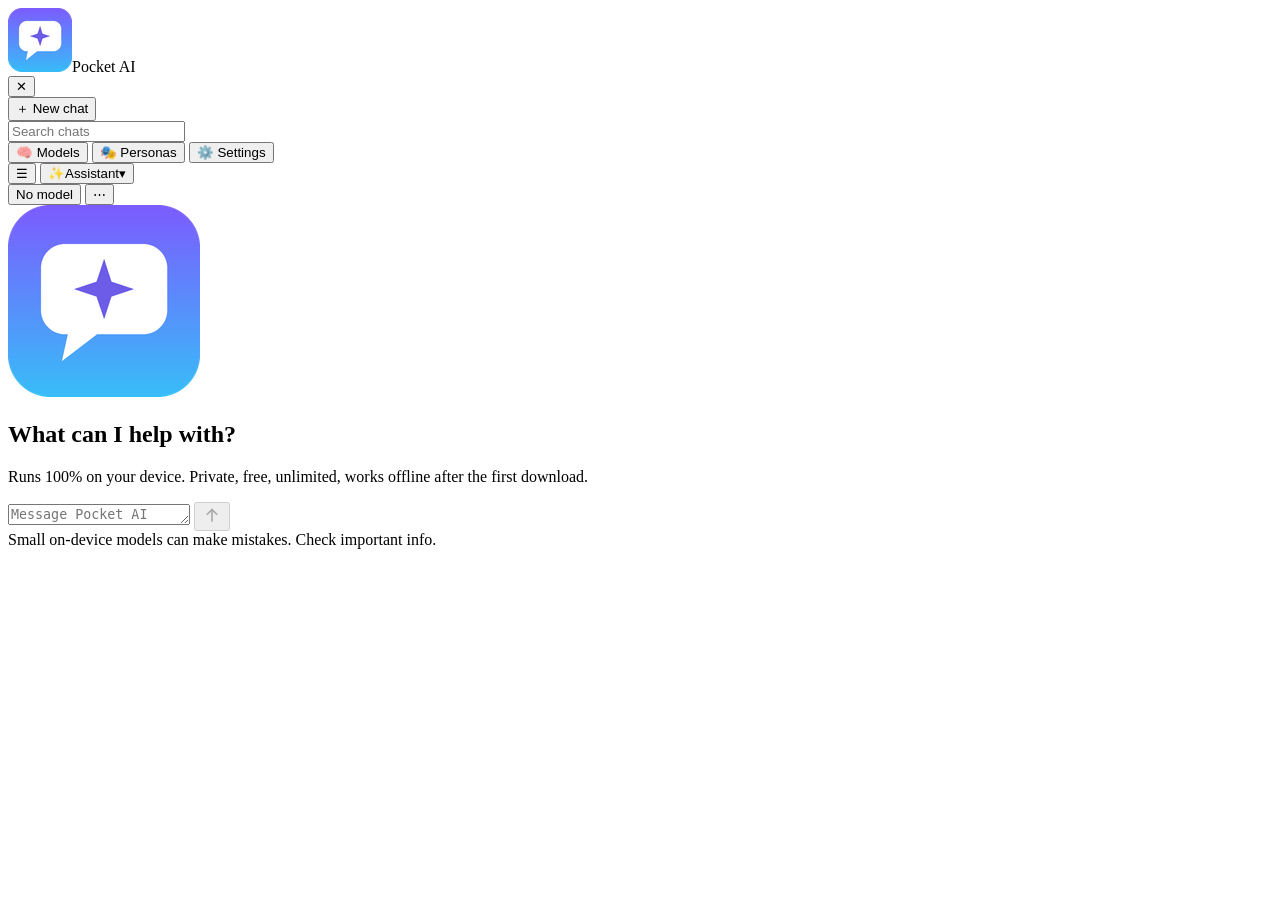
==== index.html @ 10f64f15 "Add PWA manifest, icons and app shell HTML" ====
<!doctype html>
<html lang="en" data-theme="dark">
<head>
<meta charset="utf-8">
<meta name="viewport" content="width=device-width, initial-scale=1, viewport-fit=cover, interactive-widget=resizes-content">
<title>Pocket AI</title>
<meta name="description" content="A private AI chat that runs entirely on your device. No server, no API key.">
<meta name="theme-color" content="#0f1117">
<meta name="apple-mobile-web-app-capable" content="yes">
<meta name="mobile-web-app-capable" content="yes">
<meta name="apple-mobile-web-app-status-bar-style" content="black-translucent">
<meta name="apple-mobile-web-app-title" content="Pocket AI">
<link rel="manifest" href="manifest.webmanifest">
<link rel="icon" href="icons/favicon.png" type="image/png">
<link rel="apple-touch-icon" href="icons/apple-touch-icon.png">
<link rel="stylesheet" href="css/app.css">
<script>
  (function(){try{var s=JSON.parse(localStorage.getItem('pocketai.settings')||'{}');var t=s.theme||'system';if(t==='system')t=matchMedia('(prefers-color-scheme: light)').matches?'light':'dark';document.documentElement.dataset.theme=t;}catch(e){}})();
</script>
</head>
<body>
<div id="app">
  <aside id="sidebar" aria-label="Chats">
    <div class="side-top">
      <div class="brand"><img src="icons/favicon.png" alt=""><span>Pocket AI</span></div>
      <button class="icon-btn only-mobile" id="closeSidebar" aria-label="Close sidebar">✕</button>
    </div>
    <button class="new-chat" id="newChat"><span class="plus">＋</span> New chat</button>
    <div class="search-wrap"><input id="search" type="search" placeholder="Search chats" autocomplete="off" aria-label="Search chats"></div>
    <nav id="chatList" aria-label="Saved chats"></nav>
    <div class="side-bottom">
      <button class="side-btn" id="openModels"><span>🧠</span> Models</button>
      <button class="side-btn" id="openPersonas"><span>🎭</span> Personas</button>
      <button class="side-btn" id="openSettings"><span>⚙️</span> Settings</button>
    </div>
  </aside>
  <div id="scrim" hidden></div>

  <main id="main">
    <header id="topbar">
      <button class="icon-btn" id="openSidebar" aria-label="Open sidebar">☰</button>
      <button id="personaChip" class="chip" title="Change persona"><span id="personaEmoji">✨</span><span id="personaName">Assistant</span><span class="caret">▾</span></button>
      <div class="spacer"></div>
      <button id="modelChip" class="chip model-chip" title="Choose model"><span class="dot" id="modelDot"></span><span id="modelLabel">No model</span></button>
      <button class="icon-btn" id="chatMenuBtn" aria-label="Chat options">⋯</button>
    </header>

    <div id="gpuBanner" class="banner warn" hidden></div>
    <div id="progressBar" class="progress" hidden>
      <div class="progress-info"><span id="progressText">Preparing…</span><span id="progressPct">0%</span></div>
      <div class="progress-track"><div class="progress-fill" id="progressFill"></div></div>
      <div class="progress-sub" id="progressSub">Downloads once, then it's saved on this device and works offline.</div>
    </div>

    <section id="messages" aria-live="polite">
      <div id="empty" class="empty">
        <div class="hero-icon"><img src="icons/icon-192.png" alt=""></div>
        <h1>What can I help with?</h1>
        <p class="sub">Runs 100% on your device. Private, free, unlimited, works offline after the first download.</p>
        <div class="suggestions" id="suggestions"></div>
      </div>
    </section>

    <footer id="composerWrap">
      <form id="composer" autocomplete="off">
        <textarea id="input" rows="1" placeholder="Message Pocket AI" aria-label="Message"></textarea>
        <button type="submit" id="sendBtn" class="send" aria-label="Send" disabled>
          <svg viewBox="0 0 24 24" width="20" height="20"><path fill="currentColor" d="M12 4l7 7-1.4 1.4L13 7.8V20h-2V7.8l-4.6 4.6L5 11z"/></svg>
        </button>
        <button type="button" id="stopBtn" class="send stop" aria-label="Stop" hidden>
          <svg viewBox="0 0 24 24" width="16" height="16"><rect x="5" y="5" width="14" height="14" rx="2" fill="currentColor"/></svg>
        </button>
      </form>
      <div class="foot-note" id="footNote">Small on-device models can make mistakes. Check important info.</div>
    </footer>
  </main>
</div>

<!-- Dialogs -->
<dialog id="modelsDlg" class="sheet">
  <div class="sheet-head"><h2>Choose a model</h2><button class="icon-btn" data-close aria-label="Close">✕</button></div>
  <p class="muted">Models download once and are saved on this device. Bigger = smarter but slower and needs more memory.</p>
  <div id="deviceInfo" class="device-info"></div>
  <div id="modelCards" class="model-cards"></div>
  <div class="sheet-foot">
    <button class="btn danger-outline" id="clearModels">🗑 Clear downloaded models</button>
    <span class="muted small" id="storageInfo"></span>
  </div>
</dialog>

<dialog id="settingsDlg" class="sheet">
  <div class="sheet-head"><h2>Settings</h2><button class="icon-btn" data-close aria-label="Close">✕</button></div>
  <div class="field">
    <label>Theme</label>
    <div class="seg" id="themeSeg">
      <button data-v="system">System</button><button data-v="dark">Dark</button><button data-v="light">Light</button>
    </div>
  </div>
  <div class="field">
    <label for="customInstr">Custom instructions <span class="muted small">(added to every chat's system prompt)</span></label>
    <textarea id="customInstr" rows="3" placeholder="e.g. My name is Luca. Keep answers short. I'm in high school."></textarea>
  </div>
  <div class="field">
    <label for="temp">Creativity (temperature): <b id="tempVal">0.7</b></label>
    <input type="range" id="temp" min="0" max="1.5" step="0.05">
    <div class="range-labels"><span>Precise</span><span>Balanced</span><span>Wild</span></div>
  </div>
  <div class="field">
    <label for="maxTok">Max reply length: <b id="maxTokVal">1024</b> tokens</label>
    <input type="range" id="maxTok" min="128" max="2048" step="64">
  </div>
  <div class="field row">
    <label for="sendEnter">Enter sends message (Shift+Enter for new line)</label>
    <input type="checkbox" id="sendEnter" class="toggle">
  </div>
  <div class="field row">
    <label for="showStats">Show speed (tokens/sec) under replies</label>
    <input type="checkbox" id="showStats" class="toggle">
  </div>
  <div class="field">
    <label>Your data</label>
    <div class="btn-row">
      <button class="btn" id="exportAll">⬇ Export all chats (JSON)</button>
      <button class="btn" id="exportMd">⬇ Export all (Markdown)</button>
      <button class="btn" id="importBtn">⬆ Import chats</button>
      <input type="file" id="importFile" accept="application/json,.json" hidden>
    </div>
    <div class="btn-row">
      <button class="btn danger-outline" id="deleteAll">Delete all chats</button>
    </div>
  </div>
  <div class="about muted small">
    Pocket AI runs open models (Qwen, Llama, SmolLM) in your browser with <a href="https://github.com/mlc-ai/web-llm" target="_blank" rel="noopener">WebLLM</a> + WebGPU. Nothing you type leaves this device. <a href="https://github.com/Kansop/pocket-ai" target="_blank" rel="noopener">Source</a> · <span id="appVersion"></span>
  </div>
</dialog>

<dialog id="personasDlg" class="sheet">
  <div class="sheet-head"><h2>Personas</h2><button class="icon-btn" data-close aria-label="Close">✕</button></div>
  <p class="muted">Pick who the AI acts like in this chat, or make your own.</p>
  <div id="personaList" class="persona-list"></div>
  <details id="personaEditor" class="persona-editor">
    <summary id="personaEditorTitle">＋ Create a persona</summary>
    <div class="field"><label for="pEmoji">Emoji</label><input id="pEmoji" maxlength="4" placeholder="🤖"></div>
    <div class="field"><label for="pName">Name</label><input id="pName" maxlength="40" placeholder="e.g. Gym Coach"></div>
    <div class="field"><label for="pPrompt">System prompt</label><textarea id="pPrompt" rows="5" placeholder="You are a motivating gym coach. Give short, practical workout advice…"></textarea></div>
    <div class="btn-row"><button class="btn primary" id="pSave">Save persona</button><button class="btn" id="pCancel">Cancel</button></div>
  </details>
</dialog>

<dialog id="chatMenu" class="menu">
  <button data-act="rename">✏️ Rename chat</button>
  <button data-act="system">🧾 Edit system prompt for this chat</button>
  <button data-act="exportmd">⬇ Export as Markdown</button>
  <button data-act="exportjson">⬇ Export as JSON</button>
  <button data-act="copy">📋 Copy whole chat</button>
  <button data-act="delete" class="danger">🗑 Delete chat</button>
</dialog>

<dialog id="promptDlg" class="sheet small">
  <div class="sheet-head"><h2 id="promptTitle">Rename</h2><button class="icon-btn" data-close aria-label="Close">✕</button></div>
  <div class="field"><textarea id="promptInput" rows="1"></textarea></div>
  <div class="btn-row end"><button class="btn" data-close>Cancel</button><button class="btn primary" id="promptOk">Save</button></div>
</dialog>

<dialog id="confirmDlg" class="sheet small">
  <h2 id="confirmTitle">Are you sure?</h2>
  <p id="confirmText" class="muted"></p>
  <div class="btn-row end"><button class="btn" data-close>Cancel</button><button class="btn danger" id="confirmOk">Delete</button></div>
</dialog>

<div id="toast" role="status" hidden></div>

<script type="module" src="js/app.js"></script>
</body>
</html>
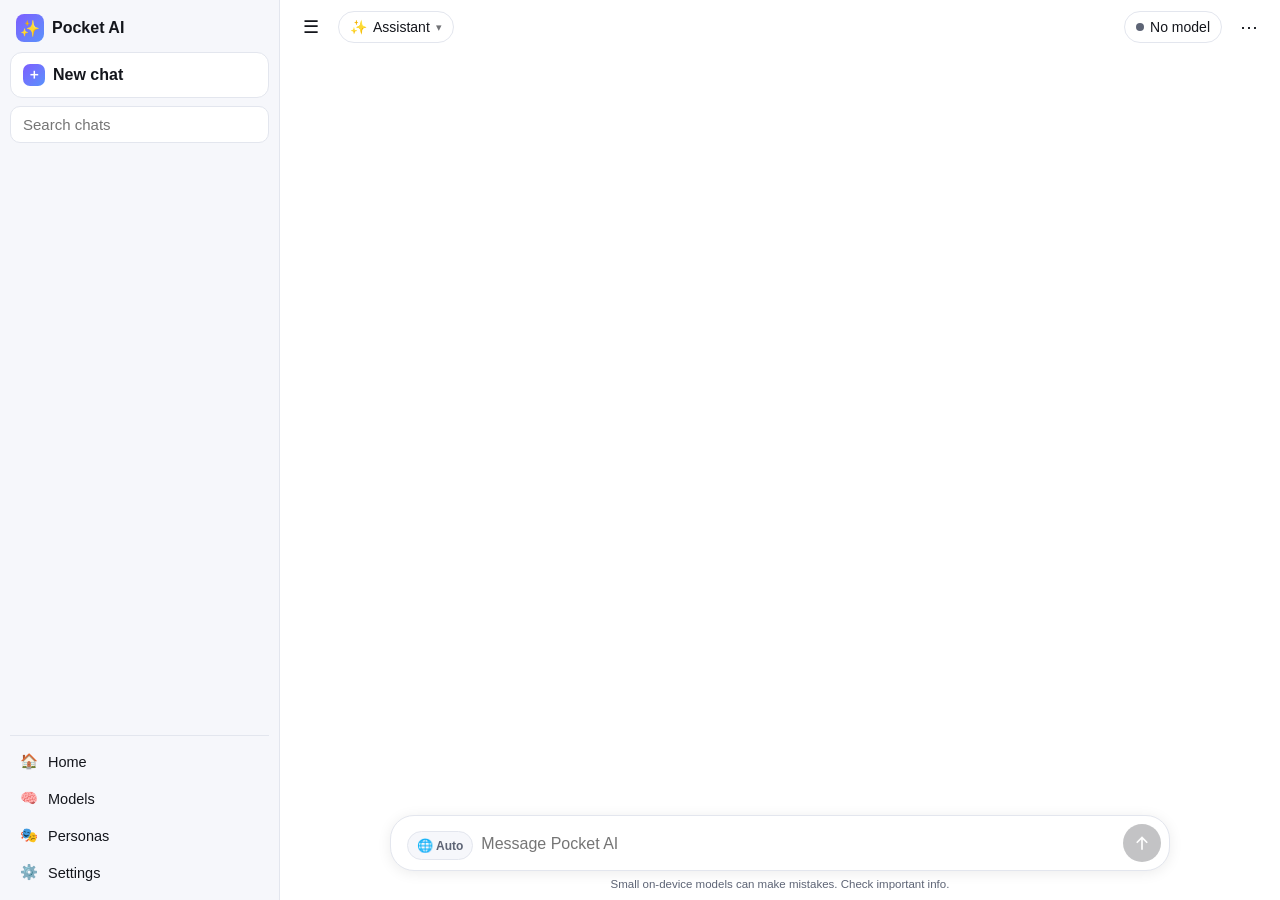
==== commit f2fd654b: "Add home page, settings tabs, memory, search and wallpaper markup + styles" ====
--- a/index.html
+++ b/index.html
@@ -22,13 +22,14 @@
 <div id="app">
   <aside id="sidebar" aria-label="Chats">
     <div class="side-top">
-      <div class="brand"><img src="icons/favicon.png" alt=""><span>Pocket AI</span></div>
+      <div class="brand"><span class="brand-av" id="brandAv">✨</span><span id="brandName">Pocket AI</span></div>
       <button class="icon-btn only-mobile" id="closeSidebar" aria-label="Close sidebar">✕</button>
     </div>
     <button class="new-chat" id="newChat"><span class="plus">＋</span> New chat</button>
     <div class="search-wrap"><input id="search" type="search" placeholder="Search chats" autocomplete="off" aria-label="Search chats"></div>
     <nav id="chatList" aria-label="Saved chats"></nav>
     <div class="side-bottom">
+      <button class="side-btn" id="goHome"><span>🏠</span> Home</button>
       <button class="side-btn" id="openModels"><span>🧠</span> Models</button>
       <button class="side-btn" id="openPersonas"><span>🎭</span> Personas</button>
       <button class="side-btn" id="openSettings"><span>⚙️</span> Settings</button>
@@ -53,16 +54,12 @@
     </div>
 
     <section id="messages" aria-live="polite">
-      <div id="empty" class="empty">
-        <div class="hero-icon"><img src="icons/icon-192.png" alt=""></div>
-        <h1>What can I help with?</h1>
-        <p class="sub">Runs 100% on your device. Private, free, unlimited, works offline after the first download.</p>
-        <div class="suggestions" id="suggestions"></div>
-      </div>
+      <div id="empty" class="home"></div>
     </section>
 
     <footer id="composerWrap">
       <form id="composer" autocomplete="off">
+        <button type="button" id="webBtn" class="web-btn" title="Web search: auto" aria-label="Web search">🌐<span id="webBtnLabel">Auto</span></button>
         <textarea id="input" rows="1" placeholder="Message Pocket AI" aria-label="Message"></textarea>
         <button type="submit" id="sendBtn" class="send" aria-label="Send" disabled>
           <svg viewBox="0 0 24 24" width="20" height="20"><path fill="currentColor" d="M12 4l7 7-1.4 1.4L13 7.8V20h-2V7.8l-4.6 4.6L5 11z"/></svg>
@@ -90,47 +87,115 @@
 
 <dialog id="settingsDlg" class="sheet">
   <div class="sheet-head"><h2>Settings</h2><button class="icon-btn" data-close aria-label="Close">✕</button></div>
-  <div class="field">
-    <label>Theme</label>
-    <div class="seg" id="themeSeg">
-      <button data-v="system">System</button><button data-v="dark">Dark</button><button data-v="light">Light</button>
-    </div>
+  <div class="tabs" id="setTabs">
+    <button data-tab="general" class="on">General</button><button data-tab="me">You &amp; Memory</button><button data-tab="search">Web search</button><button data-tab="look">Look</button><button data-tab="home">Home page</button>
   </div>
-  <div class="field">
-    <label for="customInstr">Custom instructions <span class="muted small">(added to every chat's system prompt)</span></label>
-    <textarea id="customInstr" rows="3" placeholder="e.g. My name is Luca. Keep answers short. I'm in high school."></textarea>
-  </div>
-  <div class="field">
-    <label for="temp">Creativity (temperature): <b id="tempVal">0.7</b></label>
-    <input type="range" id="temp" min="0" max="1.5" step="0.05">
-    <div class="range-labels"><span>Precise</span><span>Balanced</span><span>Wild</span></div>
-  </div>
-  <div class="field">
-    <label for="maxTok">Max reply length: <b id="maxTokVal">1024</b> tokens</label>
-    <input type="range" id="maxTok" min="128" max="2048" step="64">
-  </div>
-  <div class="field row">
-    <label for="sendEnter">Enter sends message (Shift+Enter for new line)</label>
-    <input type="checkbox" id="sendEnter" class="toggle">
-  </div>
-  <div class="field row">
-    <label for="showStats">Show speed (tokens/sec) under replies</label>
-    <input type="checkbox" id="showStats" class="toggle">
-  </div>
-  <div class="field">
-    <label>Your data</label>
-    <div class="btn-row">
-      <button class="btn" id="exportAll">⬇ Export all chats (JSON)</button>
-      <button class="btn" id="exportMd">⬇ Export all (Markdown)</button>
-      <button class="btn" id="importBtn">⬆ Import chats</button>
-      <input type="file" id="importFile" accept="application/json,.json" hidden>
-    </div>
-    <div class="btn-row">
-      <button class="btn danger-outline" id="deleteAll">Delete all chats</button>
-    </div>
-  </div>
+
+  <section data-pane="general">
+    <div class="field">
+      <label for="customInstr">Custom instructions <span class="muted small">(added to every chat)</span></label>
+      <textarea id="customInstr" rows="3" placeholder="e.g. Keep answers short. Explain things simply."></textarea>
+    </div>
+    <div class="field">
+      <label for="temp">Creativity (temperature): <b id="tempVal">0.7</b></label>
+      <input type="range" id="temp" min="0" max="1.5" step="0.05">
+      <div class="range-labels"><span>Precise</span><span>Balanced</span><span>Wild</span></div>
+    </div>
+    <div class="field">
+      <label for="maxTok">Max reply length: <b id="maxTokVal">1024</b> tokens</label>
+      <input type="range" id="maxTok" min="128" max="2048" step="64">
+    </div>
+    <div class="field row"><label for="sendEnter">Enter sends message (Shift+Enter for new line)</label><input type="checkbox" id="sendEnter" class="toggle"></div>
+    <div class="field row"><label for="showStats">Show speed (tokens/sec) under replies</label><input type="checkbox" id="showStats" class="toggle"></div>
+    <div class="field">
+      <label>Your data</label>
+      <div class="btn-row">
+        <button class="btn" id="exportAll">⬇ Export all chats (JSON)</button>
+        <button class="btn" id="exportMd">⬇ Export all (Markdown)</button>
+        <button class="btn" id="importBtn">⬆ Import chats</button>
+        <input type="file" id="importFile" accept="application/json,.json" hidden>
+      </div>
+      <div class="btn-row"><button class="btn danger-outline" id="deleteAll">Delete all chats</button></div>
+    </div>
+  </section>
+
+  <section data-pane="me" hidden>
+    <div class="field two">
+      <div><label for="userName">Your name</label><input id="userName" type="text" maxlength="40" placeholder="e.g. Luca"></div>
+      <div><label for="asstName">Assistant's name</label><input id="asstName" type="text" maxlength="30" placeholder="Pocket AI"></div>
+    </div>
+    <div class="field">
+      <label>Assistant avatar</label>
+      <div class="emoji-pick" id="emojiPick"></div>
+    </div>
+    <div class="field">
+      <label for="aboutMe">About me <span class="muted small">(the AI always knows this)</span></label>
+      <textarea id="aboutMe" rows="3" placeholder="e.g. I'm 15, I live in Michigan, I love basketball and coding."></textarea>
+    </div>
+    <div class="field row"><label for="autoMemory">Auto-remember facts I mention (like "my favorite food is…")</label><input type="checkbox" id="autoMemory" class="toggle"></div>
+    <div class="field">
+      <label>Memories <span class="muted small" id="memCount"></span></label>
+      <p class="muted small" style="margin:0 0 8px">Say <b>"remember that …"</b> or <b>/remember …</b> in any chat to add one, or <b>"forget …"</b> to remove it.</p>
+      <div id="memList" class="mem-list"></div>
+      <div class="mem-add"><input id="memNew" type="text" placeholder="Add a memory, e.g. My sister's name is Ana"><button class="btn primary" id="memAddBtn">Add</button></div>
+      <div class="btn-row"><button class="btn danger-outline" id="memClear">Clear all memories</button></div>
+    </div>
+  </section>
+
+  <section data-pane="search" hidden>
+    <p class="muted">Web search looks things up and gives the AI the results, with sources you can tap. It uses free Wikipedia + DuckDuckGo lookups (no key needed). Everything else stays on your device. Offline, chats work without search.</p>
+    <div class="field">
+      <label>When to search</label>
+      <div class="seg" id="searchSeg"><button data-v="off">Off</button><button data-v="auto">Auto-detect</button><button data-v="always">Every message</button></div>
+      <p class="muted small">Auto-detect searches for things like news, "latest…", "who is…", prices, dates, or when you say "search". Tap 🌐 next to the message box to force it for one message.</p>
+    </div>
+    <div class="field">
+      <label for="tavilyKey">Optional: Tavily API key <span class="muted small">(better, real web + news results)</span></label>
+      <input id="tavilyKey" type="text" autocomplete="off" spellcheck="false" placeholder="tvly-…  (free at tavily.com)">
+      <p class="muted small">Saved only on this device. Sent only to Tavily when searching.</p>
+    </div>
+    <div class="btn-row"><button class="btn" id="testSearch">🔎 Test search</button><span class="muted small" id="testSearchOut"></span></div>
+  </section>
+
+  <section data-pane="look" hidden>
+    <div class="field">
+      <label>Theme</label>
+      <div class="seg" id="themeSeg"><button data-v="system">System</button><button data-v="dark">Dark</button><button data-v="light">Light</button></div>
+    </div>
+    <div class="field">
+      <label>Accent color</label>
+      <div class="swatches" id="accentSw"></div>
+    </div>
+    <div class="field">
+      <label>Wallpaper</label>
+      <div class="walls" id="wallPick"></div>
+      <div class="btn-row"><button class="btn" id="wallUpload">🖼 Upload your own</button><input type="file" id="wallFile" accept="image/*" hidden><button class="btn" id="wallDim">Dim: <b id="wallDimVal">Medium</b></button></div>
+    </div>
+    <div class="field">
+      <label>Chat width</label>
+      <div class="seg" id="widthSeg"><button data-v="normal">Normal</button><button data-v="wide">Wide</button></div>
+    </div>
+  </section>
+
+  <section data-pane="home" hidden>
+    <div class="field row"><label for="homeOnLaunch">Open the home page when the app starts</label><input type="checkbox" id="homeOnLaunch" class="toggle"></div>
+    <div class="field">
+      <label>Layout</label>
+      <div class="seg" id="layoutSeg"><button data-v="centered">Centered</button><button data-v="grid">Dashboard</button><button data-v="minimal">Minimal</button></div>
+    </div>
+    <div class="field">
+      <label>Widgets <span class="muted small">(toggle and reorder)</span></label>
+      <div id="widgetList" class="widget-list"></div>
+    </div>
+    <div class="field">
+      <label>Quick prompts</label>
+      <div id="qpList" class="qp-list"></div>
+      <div class="btn-row"><button class="btn" id="qpAdd">＋ Add prompt</button><button class="btn" id="qpReset">Reset to defaults</button></div>
+    </div>
+  </section>
+
   <div class="about muted small">
-    Pocket AI runs open models (Qwen, Llama, SmolLM) in your browser with <a href="https://github.com/mlc-ai/web-llm" target="_blank" rel="noopener">WebLLM</a> + WebGPU. Nothing you type leaves this device. <a href="https://github.com/Kansop/pocket-ai" target="_blank" rel="noopener">Source</a> · <span id="appVersion"></span>
+    Pocket AI runs open models (Qwen, Llama, SmolLM) in your browser with <a href="https://github.com/mlc-ai/web-llm" target="_blank" rel="noopener">WebLLM</a> + WebGPU. Your chats, memories and settings never leave this device. <a href="https://github.com/Kansop/pocket-ai" target="_blank" rel="noopener">Source</a> · <span id="appVersion"></span>
   </div>
 </dialog>
 
--- a/css/app.css
+++ b/css/app.css
@@ -0,0 +1,365 @@
+:root{
+  --font: -apple-system, BlinkMacSystemFont, "SF Pro Text", "Segoe UI", Inter, Roboto, "Helvetica Neue", Arial, sans-serif;
+  --mono: ui-monospace, "SF Mono", Menlo, Consolas, "Liberation Mono", monospace;
+  --radius: 14px;
+  --side-w: 280px;
+  --accent: #7c5cff;
+  --accent-2: #38bdf8;
+  --grad: linear-gradient(135deg, var(--accent), color-mix(in srgb, var(--accent) 45%, #38bdf8));
+  --danger: #ef4444;
+  --ok: #22c55e;
+  --warn: #f59e0b;
+  --safe-top: env(safe-area-inset-top, 0px);
+  --safe-bottom: env(safe-area-inset-bottom, 0px);
+}
+[data-theme="dark"]{
+  --bg:#0f1117; --bg-2:#151821; --panel:#1a1e29; --panel-2:#222736; --border:#2a3042;
+  --text:#e8eaf0; --muted:#9aa3b5; --user-bubble:#2a2f40; --code-bg:#0b0d12; --code-head:#1b1f2b;
+  --shadow: 0 10px 40px rgba(0,0,0,.45);
+  color-scheme: dark;
+}
+[data-theme="light"]{
+  --bg:#ffffff; --bg-2:#f6f7fb; --panel:#ffffff; --panel-2:#f1f3f8; --border:#e3e6ee;
+  --text:#14161c; --muted:#5d6475; --user-bubble:#eef0f6; --code-bg:#f6f8fa; --code-head:#eaedf3;
+  --shadow: 0 10px 40px rgba(20,22,40,.15);
+  color-scheme: light;
+}
+*{box-sizing:border-box}
+html,body{margin:0;height:100%;background:var(--bg);color:var(--text);font-family:var(--font);-webkit-font-smoothing:antialiased;-webkit-text-size-adjust:100%}
+body{overflow:hidden;overscroll-behavior:none}
+button{font:inherit;color:inherit;cursor:pointer;-webkit-tap-highlight-color:transparent}
+input,textarea,select{font:inherit;color:inherit}
+a{color:var(--accent-2)}
+[hidden]{display:none!important}
+.muted{color:var(--muted)} .small{font-size:12.5px}
+
+#app{display:flex;height:100dvh;width:100%;}
+
+/* Sidebar */
+#sidebar{width:var(--side-w);flex-shrink:0;background:var(--bg-2);border-right:1px solid var(--border);display:flex;flex-direction:column;padding:calc(12px + var(--safe-top)) 10px calc(10px + var(--safe-bottom));gap:8px;z-index:30;transition:transform .25s ease}
+.side-top{display:flex;align-items:center;justify-content:space-between;padding:2px 6px}
+.brand{display:flex;align-items:center;gap:8px;font-weight:700;font-size:16px}
+.brand img{width:26px;height:26px;border-radius:7px}
+.brand-av{width:28px;height:28px;border-radius:8px;background:var(--grad);display:grid;place-items:center;font-size:16px}
+.new-chat{display:flex;align-items:center;gap:8px;padding:11px 12px;border-radius:12px;border:1px solid var(--border);background:var(--panel);font-weight:600;text-align:left}
+.new-chat:hover{background:var(--panel-2)}
+.new-chat .plus{display:inline-grid;place-items:center;width:22px;height:22px;border-radius:7px;background:var(--grad);color:#fff;font-size:14px}
+.search-wrap input{width:100%;padding:9px 12px;border-radius:10px;border:1px solid var(--border);background:var(--panel);outline:none;font-size:15px}
+.search-wrap input:focus{border-color:var(--accent)}
+#chatList{flex:1;overflow-y:auto;margin:0 -4px;padding:0 4px;-webkit-overflow-scrolling:touch}
+.group-label{font-size:11.5px;font-weight:600;color:var(--muted);text-transform:uppercase;letter-spacing:.04em;padding:12px 8px 4px}
+.chat-item{display:flex;align-items:center;gap:6px;padding:9px 8px 9px 10px;border-radius:10px;cursor:pointer;position:relative;user-select:none}
+.chat-item:hover{background:var(--panel)}
+.chat-item.active{background:var(--panel-2)}
+.chat-item .t{flex:1;white-space:nowrap;overflow:hidden;text-overflow:ellipsis;font-size:14.5px}
+.chat-item .e{font-size:14px;opacity:.9}
+.chat-item .acts{display:none;gap:2px}
+.chat-item:hover .acts,.chat-item.active .acts{display:flex}
+.chat-item .acts button{background:none;border:0;padding:3px 5px;border-radius:6px;opacity:.7;font-size:13px}
+.chat-item .acts button:hover{opacity:1;background:var(--border)}
+.chat-item .snip{display:block;font-size:12px;color:var(--muted);white-space:nowrap;overflow:hidden;text-overflow:ellipsis}
+.no-chats{color:var(--muted);font-size:13.5px;padding:14px 10px;text-align:center}
+.side-bottom{display:flex;flex-direction:column;gap:2px;border-top:1px solid var(--border);padding-top:8px}
+.side-btn{display:flex;align-items:center;gap:10px;background:none;border:0;padding:9px 10px;border-radius:10px;text-align:left;font-size:14.5px}
+.side-btn:hover{background:var(--panel)}
+#scrim{position:fixed;inset:0;background:rgba(0,0,0,.45);z-index:25;backdrop-filter:blur(2px)}
+
+/* Main */
+#main{flex:1;display:flex;flex-direction:column;min-width:0;position:relative}
+#topbar{display:flex;align-items:center;gap:8px;padding:calc(8px + var(--safe-top)) 12px 8px;border-bottom:1px solid transparent;background:var(--bg);z-index:5}
+#topbar .spacer{flex:1}
+.icon-btn{background:none;border:0;width:38px;height:38px;border-radius:10px;display:inline-grid;place-items:center;font-size:18px;flex-shrink:0}
+.icon-btn:hover{background:var(--panel-2)}
+.chip{display:inline-flex;align-items:center;gap:6px;border:1px solid var(--border);background:var(--panel);padding:7px 11px;border-radius:999px;font-size:14px;max-width:46vw;white-space:nowrap}
+.chip span{overflow:hidden;text-overflow:ellipsis}
+.chip:hover{background:var(--panel-2)}
+.chip .caret{opacity:.6;font-size:11px}
+.model-chip .dot{width:8px;height:8px;border-radius:50%;background:var(--muted);flex-shrink:0}
+.model-chip .dot.ready{background:var(--ok);box-shadow:0 0 0 3px rgba(34,197,94,.18)}
+.model-chip .dot.loading{background:var(--warn);animation:pulse 1s infinite}
+.model-chip .dot.cached{background:var(--accent-2)}
+@keyframes pulse{50%{opacity:.35}}
+.only-mobile{display:none}
+
+.banner{margin:8px 14px 0;padding:12px 14px;border-radius:12px;font-size:14px;line-height:1.45}
+.banner.warn{background:rgba(245,158,11,.12);border:1px solid rgba(245,158,11,.35)}
+.banner b{display:block;margin-bottom:4px;font-size:15px}
+.banner{position:relative}
+.banner .banner-x{position:absolute;top:6px;right:6px;background:none;border:0;font-size:15px;padding:6px 9px;border-radius:8px;opacity:.7}
+.banner .banner-x:hover{opacity:1;background:rgba(0,0,0,.08)}
+.banner.compact{padding:9px 40px 9px 14px;cursor:pointer}
+.banner.compact b{margin:0;font-size:14px}
+.banner ol{margin:6px 0 0;padding-left:20px}
+
+.progress{margin:8px 14px 0;padding:12px 14px;border-radius:12px;background:var(--panel);border:1px solid var(--border)}
+.progress-info{display:flex;justify-content:space-between;gap:10px;font-size:14px;font-weight:600}
+.progress-info span:first-child{overflow:hidden;text-overflow:ellipsis;white-space:nowrap}
+.progress-track{height:8px;background:var(--panel-2);border-radius:99px;overflow:hidden;margin:8px 0 6px}
+.progress-fill{height:100%;width:0;background:var(--grad);border-radius:99px;transition:width .3s}
+.progress-sub{font-size:12.5px;color:var(--muted)}
+
+#messages{flex:1;overflow-y:auto;-webkit-overflow-scrolling:touch;padding:12px 0 24px;scroll-behavior:auto}
+.msg-row{max-width:780px;margin:0 auto;padding:10px 18px;display:flex;gap:12px}
+.msg-row.user{justify-content:flex-end}
+.avatar{width:30px;height:30px;border-radius:50%;flex-shrink:0;display:grid;place-items:center;font-size:16px;background:var(--panel-2);margin-top:2px}
+.msg-row.assistant .avatar{background:var(--grad)}
+.bubble{min-width:0;line-height:1.6;font-size:16px;word-wrap:break-word;overflow-wrap:anywhere}
+.msg-row.user .bubble{background:var(--user-bubble);padding:10px 15px;border-radius:20px 20px 6px 20px;max-width:85%;white-space:pre-wrap}
+.msg-row.assistant .content{flex:1;min-width:0}
+.msg-row.assistant .bubble{padding-top:3px}
+.bubble p{margin:0 0 .8em} .bubble p:last-child{margin-bottom:0}
+.bubble h1,.bubble h2,.bubble h3,.bubble h4{margin:1em 0 .5em;line-height:1.3}
+.bubble h1{font-size:1.35em}.bubble h2{font-size:1.22em}.bubble h3{font-size:1.1em}.bubble h4{font-size:1em}
+.bubble ul,.bubble ol{margin:.2em 0 .8em;padding-left:1.4em}
+.bubble li{margin:.25em 0}
+.bubble blockquote{margin:.6em 0;padding:.2em 0 .2em 1em;border-left:3px solid var(--accent);color:var(--muted)}
+.bubble hr{border:0;border-top:1px solid var(--border);margin:1em 0}
+.bubble a{word-break:break-all}
+.bubble code{font-family:var(--mono);font-size:.88em;background:var(--panel-2);padding:.12em .38em;border-radius:6px}
+.bubble table{border-collapse:collapse;margin:.6em 0;display:block;overflow-x:auto;max-width:100%;font-size:.94em}
+.bubble th,.bubble td{border:1px solid var(--border);padding:6px 10px;text-align:left}
+.bubble th{background:var(--panel-2)}
+.code-block{margin:.7em 0;border-radius:12px;overflow:hidden;border:1px solid var(--border);background:var(--code-bg)}
+.code-head{display:flex;justify-content:space-between;align-items:center;padding:6px 8px 6px 14px;background:var(--code-head);font-size:12.5px;color:var(--muted);font-family:var(--mono)}
+.code-head button{background:none;border:0;color:var(--muted);font-size:12.5px;padding:4px 8px;border-radius:6px;font-family:var(--font)}
+.code-head button:hover{background:var(--border);color:var(--text)}
+.code-block pre{margin:0;padding:12px 14px;overflow-x:auto;font-size:13.5px;line-height:1.5}
+.code-block pre code{background:none;padding:0;font-size:inherit;white-space:pre}
+.tok-k{color:#c792ea}.tok-s{color:#c3e88d}.tok-c{color:#7f8c98;font-style:italic}.tok-n{color:#f78c6c}.tok-f{color:#82aaff}
+[data-theme="light"] .tok-k{color:#8b2bb9}[data-theme="light"] .tok-s{color:#2f7d32}[data-theme="light"] .tok-c{color:#6a737d}[data-theme="light"] .tok-n{color:#c4501b}[data-theme="light"] .tok-f{color:#1f5fbf}
+.msg-actions{display:flex;gap:2px;margin-top:6px;opacity:.75;flex-wrap:wrap;align-items:center}
+.msg-actions button{background:none;border:0;padding:5px 7px;border-radius:8px;font-size:13px;color:var(--muted)}
+.msg-actions button:hover{background:var(--panel-2);color:var(--text)}
+.msg-actions .stats{font-size:12px;color:var(--muted);margin-left:6px}
+.msg-row.user .msg-actions{justify-content:flex-end}
+.user-wrap{display:flex;flex-direction:column;align-items:flex-end;max-width:85%}
+.user-wrap .bubble{max-width:100%!important}
+.cursor::after{content:"";display:inline-block;width:.55em;height:1.05em;background:var(--text);vertical-align:text-bottom;margin-left:2px;border-radius:2px;animation:blink 1s steps(2) infinite}
+@keyframes blink{50%{opacity:0}}
+.thinking{display:inline-flex;gap:5px;padding:8px 0}
+.thinking i{width:8px;height:8px;border-radius:50%;background:var(--muted);animation:bounce 1.2s infinite}
+.thinking i:nth-child(2){animation-delay:.15s}.thinking i:nth-child(3){animation-delay:.3s}
+@keyframes bounce{0%,80%,100%{transform:scale(.6);opacity:.4}40%{transform:scale(1);opacity:1}}
+.err-note{color:var(--danger);font-size:14px}
+
+.empty{max-width:720px;margin:0 auto;padding:8vh 20px 20px;text-align:center}
+.hero-icon img{width:64px;height:64px;border-radius:18px;box-shadow:var(--shadow)}
+.empty h1{font-size:clamp(24px,5vw,32px);margin:18px 0 8px;letter-spacing:-.01em}
+.empty .sub{color:var(--muted);margin:0 auto 26px;max-width:460px;line-height:1.5}
+.suggestions{display:grid;grid-template-columns:repeat(2,1fr);gap:10px;text-align:left}
+.suggestions button{text-align:left;background:var(--panel);border:1px solid var(--border);border-radius:14px;padding:12px 14px;font-size:14px;line-height:1.35}
+.suggestions button b{display:block;font-weight:600;margin-bottom:2px}
+.suggestions button span{color:var(--muted)}
+.suggestions button:hover{background:var(--panel-2)}
+
+#composerWrap{padding:6px 14px calc(10px + var(--safe-bottom));background:linear-gradient(to top,var(--bg) 70%,transparent)}
+#composer{max-width:780px;margin:0 auto;display:flex;align-items:flex-end;gap:8px;background:var(--panel);border:1px solid var(--border);border-radius:24px;padding:8px 8px 8px 16px;box-shadow:0 2px 14px rgba(0,0,0,.08)}
+#composer:focus-within{border-color:var(--accent)}
+#input{flex:1;border:0;background:transparent;resize:none;outline:none;font-size:16px;line-height:1.45;max-height:200px;padding:7px 0}
+.send{width:38px;height:38px;border-radius:50%;border:0;background:var(--text);color:var(--bg);display:grid;place-items:center;flex-shrink:0;transition:opacity .15s,transform .1s}
+.send:disabled{opacity:.25;cursor:default}
+.send:not(:disabled):active{transform:scale(.92)}
+.send.stop{background:var(--text)}
+.foot-note{text-align:center;font-size:11.5px;color:var(--muted);margin-top:7px}
+
+/* Dialogs */
+dialog{border:0;padding:0;color:var(--text);background:transparent}
+dialog::backdrop{background:rgba(0,0,0,.5);backdrop-filter:blur(3px)}
+.sheet{background:var(--panel);border:1px solid var(--border);border-radius:20px;width:min(620px,94vw);max-height:88dvh;overflow-y:auto;padding:18px 20px 20px;box-shadow:var(--shadow)}
+.sheet.small{width:min(440px,92vw)}
+.sheet h2{margin:0;font-size:19px}
+.sheet-head{display:flex;justify-content:space-between;align-items:center;margin-bottom:6px;position:sticky;top:-18px;background:var(--panel);padding:4px 0;z-index:1}
+.sheet-foot{display:flex;align-items:center;gap:12px;flex-wrap:wrap;margin-top:14px;padding-top:14px;border-top:1px solid var(--border)}
+.field{margin:16px 0}
+.field>label{display:block;font-weight:600;font-size:14px;margin-bottom:7px}
+.field.row{display:flex;align-items:center;justify-content:space-between;gap:16px}
+.field.row label{margin:0;font-weight:500}
+.field input:not([type]),.field input[type=text],.field textarea,#pEmoji,#pName{width:100%;padding:10px 12px;border-radius:10px;border:1px solid var(--border);background:var(--bg-2);outline:none;font-size:15px;resize:vertical}
+.field textarea:focus,.field input:focus{border-color:var(--accent)}
+input[type=range]{width:100%;accent-color:var(--accent)}
+.range-labels{display:flex;justify-content:space-between;font-size:12px;color:var(--muted)}
+.seg{display:inline-flex;background:var(--bg-2);border:1px solid var(--border);border-radius:10px;padding:3px}
+.seg button{border:0;background:none;padding:7px 14px;border-radius:8px;font-size:14px}
+.seg button.on{background:var(--panel-2);box-shadow:0 1px 3px rgba(0,0,0,.15);font-weight:600}
+.toggle{appearance:none;-webkit-appearance:none;width:46px;height:28px;border-radius:99px;background:var(--border);position:relative;cursor:pointer;flex-shrink:0;transition:background .2s}
+.toggle::after{content:"";position:absolute;top:3px;left:3px;width:22px;height:22px;border-radius:50%;background:#fff;transition:transform .2s;box-shadow:0 1px 3px rgba(0,0,0,.3)}
+.toggle:checked{background:var(--ok)} .toggle:checked::after{transform:translateX(18px)}
+.btn{border:1px solid var(--border);background:var(--bg-2);padding:9px 14px;border-radius:10px;font-size:14px;font-weight:500}
+.btn:hover{background:var(--panel-2)}
+.btn.primary{background:var(--grad);border-color:transparent;color:#fff}
+.btn.danger{background:var(--danger);border-color:transparent;color:#fff}
+.btn.danger-outline{color:var(--danger);border-color:rgba(239,68,68,.4);background:transparent}
+.btn:disabled{opacity:.5;cursor:default}
+.btn-row{display:flex;flex-wrap:wrap;gap:8px;margin-top:8px}
+.btn-row.end{justify-content:flex-end}
+.about{margin-top:18px;line-height:1.5}
+
+.device-info{font-size:13px;padding:10px 12px;border-radius:10px;background:var(--bg-2);border:1px solid var(--border);margin:10px 0;line-height:1.45}
+.model-cards{display:flex;flex-direction:column;gap:10px}
+.model-card{border:1px solid var(--border);border-radius:14px;padding:14px;background:var(--bg-2);position:relative}
+.model-card.active{border-color:var(--accent);box-shadow:0 0 0 1px var(--accent) inset}
+.model-card .mc-top{display:flex;align-items:center;gap:8px;flex-wrap:wrap}
+.model-card .mc-name{font-weight:700;font-size:15.5px}
+.badge{font-size:11.5px;font-weight:600;padding:2px 8px;border-radius:99px;background:var(--panel-2);color:var(--muted);white-space:nowrap}
+.badge.rec{background:rgba(34,197,94,.15);color:var(--ok)}
+.badge.def{background:rgba(124,92,255,.16);color:var(--accent)}
+.badge.cached{background:rgba(56,189,248,.15);color:var(--accent-2)}
+.badge.big{background:rgba(245,158,11,.15);color:var(--warn)}
+.model-card .mc-desc{font-size:13.5px;color:var(--muted);margin:6px 0 8px;line-height:1.45}
+.model-card .mc-meta{display:flex;gap:14px;flex-wrap:wrap;font-size:12.5px;color:var(--muted)}
+.model-card .mc-meta b{color:var(--text);font-weight:600}
+.model-card .mc-warn{font-size:12.5px;margin-top:8px;color:var(--warn);line-height:1.4}
+.model-card .mc-actions{display:flex;gap:8px;margin-top:10px;flex-wrap:wrap}
+.meter{display:inline-flex;gap:2px;vertical-align:middle}
+.meter i{width:6px;height:10px;border-radius:2px;background:var(--border)}
+.meter i.on{background:var(--accent)}
+
+.persona-list{display:grid;grid-template-columns:repeat(auto-fill,minmax(170px,1fr));gap:8px;margin:12px 0}
+.persona{border:1px solid var(--border);border-radius:12px;padding:11px 12px;background:var(--bg-2);text-align:left;position:relative}
+.persona.on{border-color:var(--accent);box-shadow:0 0 0 1px var(--accent) inset}
+.persona .pe{font-size:22px}
+.persona .pn{font-weight:600;font-size:14.5px;margin-top:4px}
+.persona .pd{font-size:12.5px;color:var(--muted);margin-top:2px;display:-webkit-box;-webkit-line-clamp:2;-webkit-box-orient:vertical;overflow:hidden}
+.persona .pact{position:absolute;top:6px;right:6px;display:flex;gap:2px}
+.persona .pact span{padding:2px 5px;border-radius:6px;font-size:12px;opacity:.65}
+.persona .pact span:hover{opacity:1;background:var(--border)}
+.persona-editor{border:1px dashed var(--border);border-radius:12px;padding:10px 14px}
+.persona-editor summary{cursor:pointer;font-weight:600;padding:4px 0}
+
+.menu{background:var(--panel);border:1px solid var(--border);border-radius:14px;padding:6px;box-shadow:var(--shadow);min-width:240px;margin:0;position:fixed}
+.menu button{display:block;width:100%;text-align:left;background:none;border:0;padding:10px 12px;border-radius:9px;font-size:14.5px}
+.menu button:hover{background:var(--panel-2)}
+.menu .danger{color:var(--danger)}
+.menu::backdrop{background:transparent;backdrop-filter:none}
+
+#toast{position:fixed;left:50%;bottom:calc(96px + var(--safe-bottom));transform:translateX(-50%);background:var(--text);color:var(--bg);padding:10px 16px;border-radius:12px;font-size:14px;z-index:100;box-shadow:var(--shadow);max-width:90vw;text-align:center}
+
+/* Mobile */
+@media (max-width: 820px){
+  #sidebar{position:fixed;top:0;bottom:0;left:0;transform:translateX(-102%);width:min(86vw,320px);box-shadow:var(--shadow)}
+  body.side-open #sidebar{transform:none}
+  .only-mobile{display:inline-grid}
+  .chat-item .acts{display:flex}
+  .suggestions{grid-template-columns:1fr 1fr}
+  .suggestions button:nth-child(n+5){display:none}
+  .msg-row{padding:8px 14px}
+  .bubble{font-size:16px}
+  .empty{padding-top:5vh}
+  .sheet{width:100vw;max-width:100vw;border-radius:20px 20px 0 0;margin:auto 0 0;max-height:92dvh;padding-bottom:calc(20px + var(--safe-bottom))}
+  .sheet.small{width:100vw;margin:auto 0 0}
+}
+@media (min-width: 821px){
+  body.side-collapsed #sidebar{display:none}
+}
+@media (max-width: 420px){
+  .chip{max-width:38vw;padding:7px 9px;font-size:13.5px}
+  .suggestions button{padding:10px 12px;font-size:13px}
+}
+
+/* ---------- Wallpaper ---------- */
+#main{background:var(--bg)}
+body.has-wall #main{background:var(--wall) center/cover no-repeat, var(--bg)}
+body.has-wall #main::before{content:"";position:absolute;inset:0;background:var(--bg);opacity:var(--wall-dim,.45);pointer-events:none;z-index:0}
+#main>*{position:relative;z-index:1}
+body.has-wall #topbar{background:color-mix(in srgb, var(--bg) 55%, transparent);backdrop-filter:blur(14px);-webkit-backdrop-filter:blur(14px)}
+body.has-wall #composerWrap{background:transparent}
+body.has-wall .msg-row.assistant .content{background:color-mix(in srgb, var(--panel) 82%, transparent);backdrop-filter:blur(10px);-webkit-backdrop-filter:blur(10px);padding:10px 14px;border-radius:16px}
+body.has-wall .msg-row.user .bubble{backdrop-filter:blur(10px)}
+body.chat-wide .msg-row,body.chat-wide #composer{max-width:1040px}
+
+/* ---------- Web search UI ---------- */
+.web-btn{display:inline-flex;align-items:center;gap:3px;border:1px solid var(--border);background:var(--bg-2);border-radius:99px;padding:6px 9px;font-size:13px;flex-shrink:0;margin-bottom:2px;color:var(--muted)}
+.web-btn span{font-size:12px;font-weight:600}
+.web-btn.on{background:color-mix(in srgb, var(--accent) 18%, transparent);border-color:var(--accent);color:var(--accent)}
+.web-btn.off{opacity:.6}
+.sources{display:flex;flex-wrap:wrap;gap:6px;margin-top:10px}
+.sources .src-label{font-size:12px;color:var(--muted);width:100%}
+.sources a{display:inline-flex;align-items:center;gap:6px;max-width:260px;font-size:12.5px;padding:5px 10px;border-radius:99px;border:1px solid var(--border);background:var(--panel-2);color:var(--text);text-decoration:none;white-space:nowrap;overflow:hidden;text-overflow:ellipsis}
+.sources a b{color:var(--accent)}
+.sources a:hover{border-color:var(--accent)}
+.search-status{font-size:13.5px;color:var(--muted);display:flex;align-items:center;gap:8px;margin-bottom:6px}
+.memory-note{font-size:12.5px;color:var(--muted);margin-top:6px}
+
+/* ---------- Settings tabs & controls ---------- */
+.tabs{display:flex;gap:4px;overflow-x:auto;border-bottom:1px solid var(--border);margin:6px -4px 4px;padding:0 4px;scrollbar-width:none}
+.tabs::-webkit-scrollbar{display:none}
+.tabs button{background:none;border:0;border-bottom:2px solid transparent;padding:9px 10px;font-size:14px;white-space:nowrap;color:var(--muted)}
+.tabs button.on{color:var(--text);border-bottom-color:var(--accent);font-weight:600}
+.field.two{display:grid;grid-template-columns:1fr 1fr;gap:12px}
+.field.two label{display:block;font-weight:600;font-size:14px;margin-bottom:7px}
+.field input[type=text]{width:100%}
+.emoji-pick{display:flex;flex-wrap:wrap;gap:6px}
+.emoji-pick button{width:40px;height:40px;border-radius:12px;border:1px solid var(--border);background:var(--bg-2);font-size:20px}
+.emoji-pick button.on{border-color:var(--accent);box-shadow:0 0 0 2px var(--accent) inset}
+.emoji-pick input{width:64px!important;height:40px;text-align:center;font-size:18px}
+.mem-list{display:flex;flex-direction:column;gap:6px;max-height:260px;overflow-y:auto}
+.mem{display:flex;align-items:center;gap:8px;padding:8px 10px;border:1px solid var(--border);border-radius:10px;background:var(--bg-2);font-size:14px}
+.mem .mt{flex:1;min-width:0;overflow-wrap:anywhere;outline:none}
+.mem .mt:focus{box-shadow:0 0 0 2px var(--accent);border-radius:4px}
+.mem .auto{font-size:10.5px;color:var(--muted);border:1px solid var(--border);border-radius:99px;padding:1px 6px;white-space:nowrap}
+.mem button{background:none;border:0;opacity:.6;padding:3px 6px;border-radius:6px}
+.mem button:hover{opacity:1;background:var(--border)}
+.mem-empty{color:var(--muted);font-size:13.5px;padding:8px 2px}
+.mem-add{display:flex;gap:8px;margin-top:8px}
+.mem-add input{flex:1;padding:10px 12px;border-radius:10px;border:1px solid var(--border);background:var(--bg-2);outline:none;font-size:15px}
+.swatches{display:flex;flex-wrap:wrap;gap:8px;align-items:center}
+.swatches button{width:34px;height:34px;border-radius:50%;border:2px solid transparent;box-shadow:0 0 0 1px var(--border)}
+.swatches button.on{border-color:var(--bg);box-shadow:0 0 0 2px var(--text)}
+.swatches input[type=color]{width:38px;height:38px;border:0;padding:0;background:none;border-radius:50%;cursor:pointer}
+.walls{display:grid;grid-template-columns:repeat(auto-fill,minmax(74px,1fr));gap:8px}
+.walls button{aspect-ratio:3/4;border-radius:12px;border:2px solid transparent;box-shadow:0 0 0 1px var(--border);background-size:cover;background-position:center;font-size:11.5px;display:flex;align-items:flex-end;justify-content:center;padding:4px;color:#fff;text-shadow:0 1px 3px rgba(0,0,0,.7)}
+.walls button.on{border-color:var(--accent)}
+.walls button.none{background:var(--bg-2);color:var(--muted);text-shadow:none}
+.widget-list,.qp-list{display:flex;flex-direction:column;gap:6px}
+.wrow{display:flex;align-items:center;gap:10px;padding:8px 10px;border:1px solid var(--border);border-radius:10px;background:var(--bg-2)}
+.wrow .wn{flex:1;font-size:14px}
+.wrow button{background:none;border:1px solid var(--border);border-radius:8px;padding:3px 9px}
+.wrow button:disabled{opacity:.3}
+.wrow .toggle{transform:scale(.85)}
+.qrow{display:flex;gap:6px}
+.qrow input{padding:8px 10px;border-radius:9px;border:1px solid var(--border);background:var(--bg-2);outline:none;font-size:14px;min-width:0}
+.qrow input.ql{width:30%}
+.qrow input.qt{flex:1}
+.qrow button{background:none;border:0;opacity:.6}
+
+/* ---------- Home page ---------- */
+.home{max-width:820px;margin:0 auto;padding:4vh 18px 24px;display:flex;flex-direction:column;gap:14px}
+.home.layout-grid{max-width:1040px;display:grid;grid-template-columns:repeat(2,minmax(0,1fr));align-items:start}
+.home.layout-grid .w-greet,.home.layout-grid .w-search,.home.layout-grid .w-prompts{grid-column:1/-1}
+.home.layout-minimal{padding-top:14vh}
+.w-greet{text-align:center}
+.home.layout-grid .w-greet{text-align:left;display:flex;align-items:center;gap:16px}
+.home-av{width:68px;height:68px;margin:0 auto;border-radius:22px;background:var(--grad);display:grid;place-items:center;font-size:36px;box-shadow:var(--shadow)}
+.home.layout-grid .home-av{margin:0;width:56px;height:56px;font-size:30px;border-radius:18px}
+.w-greet h1{font-size:clamp(24px,5.4vw,34px);margin:14px 0 4px;letter-spacing:-.015em}
+.home.layout-grid .w-greet h1{margin:0}
+.w-greet .sub{color:var(--muted);margin:0;line-height:1.45}
+.widget{background:color-mix(in srgb, var(--panel) 88%, transparent);border:1px solid var(--border);border-radius:18px;padding:14px 16px;backdrop-filter:blur(12px);-webkit-backdrop-filter:blur(12px)}
+.widget h3{margin:0 0 10px;font-size:13px;text-transform:uppercase;letter-spacing:.05em;color:var(--muted);display:flex;justify-content:space-between;align-items:center}
+.widget h3 button{background:none;border:0;color:var(--accent);font-size:12.5px;text-transform:none;letter-spacing:0;font-weight:600}
+.w-clock{display:flex;align-items:baseline;justify-content:space-between;gap:10px;flex-wrap:wrap}
+.w-clock .time{font-size:40px;font-weight:700;letter-spacing:-.02em;font-variant-numeric:tabular-nums}
+.w-clock .date{color:var(--muted);font-size:15px}
+.w-search{display:flex;gap:8px;align-items:center;padding:8px 8px 8px 14px;border-radius:999px}
+.w-search input{flex:1;border:0;background:transparent;outline:none;font-size:16px;padding:6px 0;min-width:0}
+.w-search button{border:0;border-radius:99px;padding:8px 14px;background:var(--grad);color:#fff;font-weight:600;font-size:14px}
+.chips{display:flex;flex-wrap:wrap;gap:8px}
+.chips button{border:1px solid var(--border);background:var(--bg-2);border-radius:99px;padding:8px 13px;font-size:14px;text-align:left;max-width:100%}
+.chips button:hover{border-color:var(--accent)}
+.chips .edit-chip{color:var(--muted);border-style:dashed}
+.recent{display:flex;flex-direction:column}
+.recent button{display:flex;align-items:center;gap:10px;border:0;background:none;padding:8px 6px;border-radius:10px;text-align:left;font-size:14.5px}
+.recent button:hover{background:var(--panel-2)}
+.recent .rt{flex:1;white-space:nowrap;overflow:hidden;text-overflow:ellipsis}
+.recent .rd{font-size:12px;color:var(--muted);white-space:nowrap}
+.w-model .mrow{display:flex;align-items:center;gap:10px;font-size:14.5px}
+.w-model .mrow .dot{width:9px;height:9px;border-radius:50%;background:var(--muted)}
+.w-model .mrow .dot.ready{background:var(--ok)} .w-model .mrow .dot.cached{background:var(--accent-2)} .w-model .mrow .dot.loading{background:var(--warn)}
+.w-mem ul{margin:0;padding-left:18px;font-size:14px;line-height:1.55}
+.w-tip p{margin:0;font-size:14.5px;line-height:1.5}
+.home .muted-empty{color:var(--muted);font-size:14px}
+@media (max-width: 820px){
+  .home.layout-grid{grid-template-columns:1fr}
+  .field.two{grid-template-columns:1fr}
+  .w-clock .time{font-size:34px}
+}
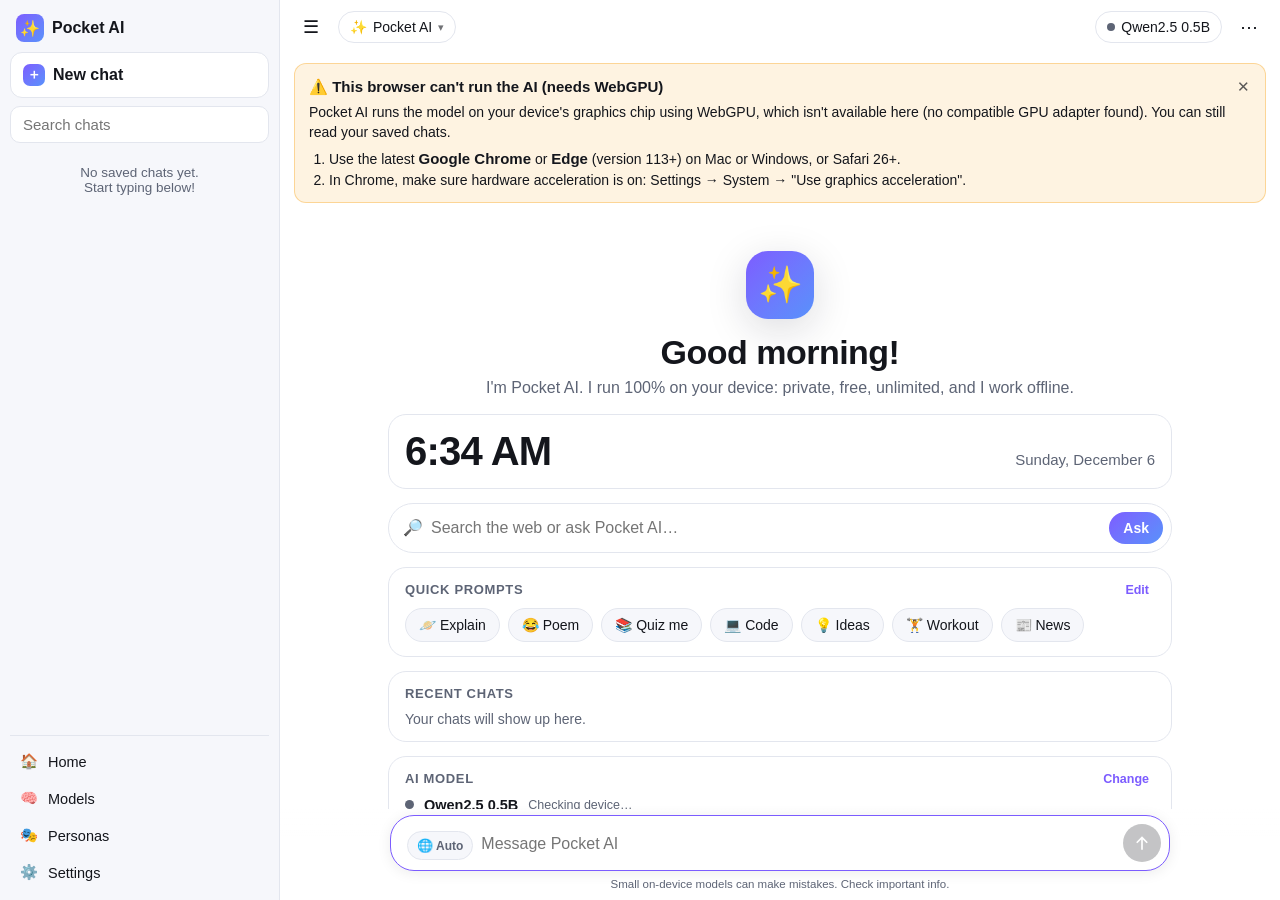
==== commit ab2f5045: "Add memory & storage meter (home widget + settings), per-model sizes, fit warnings before download" ====
--- a/index.html
+++ b/index.html
@@ -88,7 +88,7 @@
 <dialog id="settingsDlg" class="sheet">
   <div class="sheet-head"><h2>Settings</h2><button class="icon-btn" data-close aria-label="Close">✕</button></div>
   <div class="tabs" id="setTabs">
-    <button data-tab="general" class="on">General</button><button data-tab="me">You &amp; Memory</button><button data-tab="search">Web search</button><button data-tab="look">Look</button><button data-tab="home">Home page</button>
+    <button data-tab="general" class="on">General</button><button data-tab="me">You &amp; Memory</button><button data-tab="search">Web search</button><button data-tab="look">Look</button><button data-tab="home">Home page</button><button data-tab="storage">Storage</button>
   </div>
 
   <section data-pane="general">
@@ -192,6 +192,11 @@
       <div id="qpList" class="qp-list"></div>
       <div class="btn-row"><button class="btn" id="qpAdd">＋ Add prompt</button><button class="btn" id="qpReset">Reset to defaults</button></div>
     </div>
+  </section>
+
+  <section data-pane="storage" hidden>
+    <div id="storagePane" class="storage-pane"><p class="muted">Checking…</p></div>
+    <div class="btn-row"><button class="btn" id="storageRefresh">↻ Refresh</button><button class="btn danger-outline" id="clearModels2">🗑 Clear downloaded models</button></div>
   </section>
 
   <div class="about muted small">
--- a/css/app.css
+++ b/css/app.css
@@ -258,7 +258,6 @@
 
 /* ---------- Wallpaper ---------- */
 #main{background:var(--bg)}
-body.has-wall #main{background:var(--wall) center/cover no-repeat, var(--bg)}
 body.has-wall #main::before{content:"";position:absolute;inset:0;background:var(--bg);opacity:var(--wall-dim,.45);pointer-events:none;z-index:0}
 #main>*{position:relative;z-index:1}
 body.has-wall #topbar{background:color-mix(in srgb, var(--bg) 55%, transparent);backdrop-filter:blur(14px);-webkit-backdrop-filter:blur(14px)}
@@ -363,3 +362,25 @@
   .field.two{grid-template-columns:1fr}
   .w-clock .time{font-size:34px}
 }
+
+/* ---------- Storage / memory meter ---------- */
+.meter-block{margin:12px 0 16px}
+.meter-head{display:flex;justify-content:space-between;gap:10px;font-size:14px;margin-bottom:6px}
+.meter-head b{font-weight:600}
+.meter-bar{height:12px;border-radius:99px;background:var(--panel-2);overflow:hidden;display:flex;border:1px solid var(--border)}
+.meter-bar i{display:block;height:100%}
+.meter-bar .seg-models{background:var(--accent)}
+.meter-bar .seg-chats{background:var(--accent-2)}
+.meter-bar .seg-other{background:var(--muted);opacity:.6}
+.meter-bar.ram i{background:linear-gradient(90deg,var(--ok),var(--warn))}
+.meter-legend{display:flex;flex-wrap:wrap;gap:12px;font-size:12.5px;color:var(--muted);margin-top:6px}
+.meter-legend span::before{content:"";display:inline-block;width:9px;height:9px;border-radius:3px;margin-right:5px;vertical-align:-1px;background:var(--c)}
+.size-list{display:flex;flex-direction:column;gap:4px;font-size:14px}
+.size-list div{display:flex;justify-content:space-between;gap:10px;padding:6px 2px;border-bottom:1px dashed var(--border)}
+.size-list div:last-child{border-bottom:0}
+.est{font-size:11px;color:var(--muted);border:1px solid var(--border);border-radius:99px;padding:0 6px;margin-left:6px;white-space:nowrap}
+.ram-grid{display:grid;grid-template-columns:1fr auto;gap:4px 12px;font-size:14px}
+.ram-grid span:nth-child(odd){color:var(--muted)}
+.fit-ok{color:var(--ok);font-size:12.5px;margin-top:6px}
+.fit-bad{color:var(--warn);font-size:12.5px;margin-top:6px}
+.w-storage .meter-block{margin:4px 0 8px}
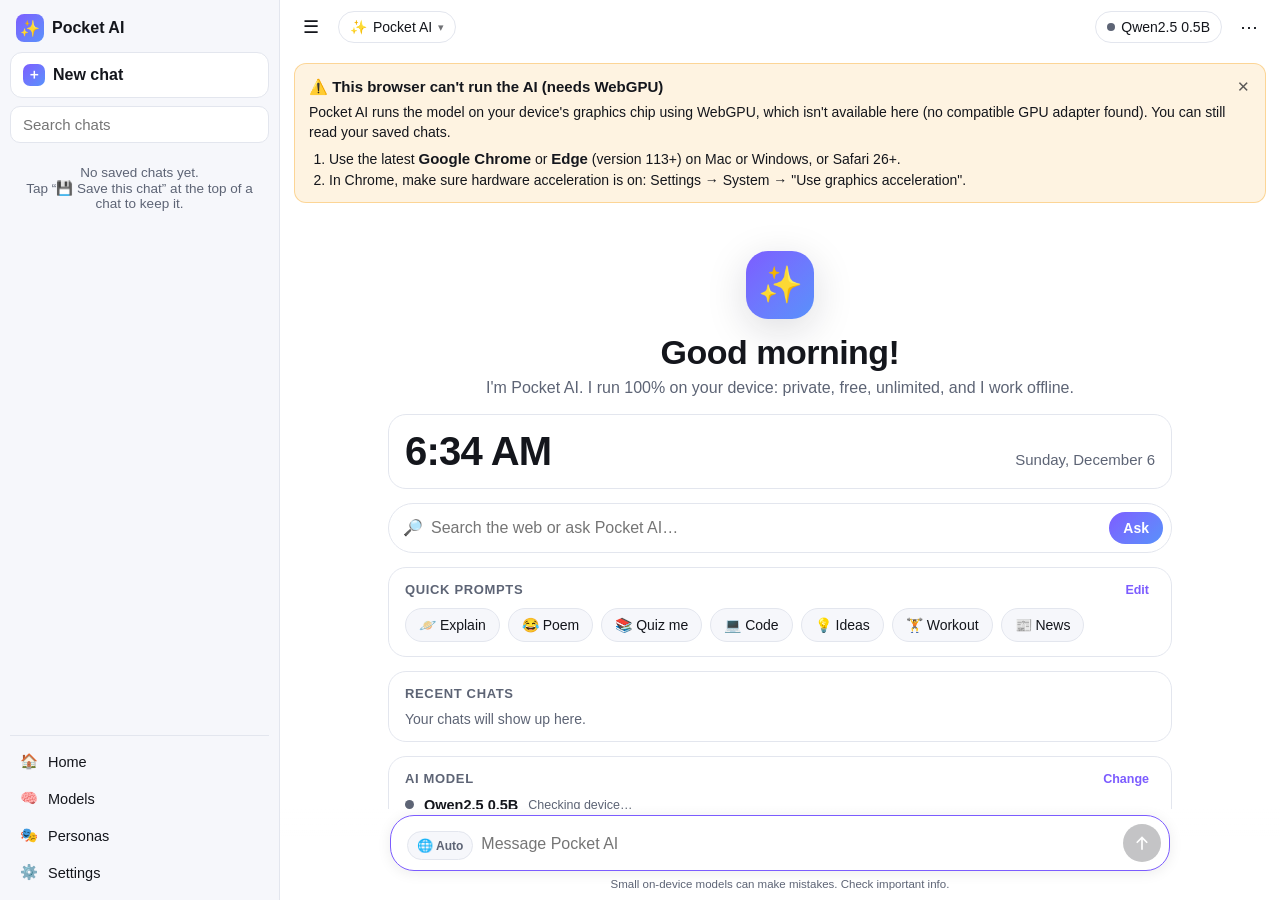
==== commit 90577311: "Keep only one model (delete others after new one loads); chats unsaved by default with Save this cha" ====
--- a/index.html
+++ b/index.html
@@ -43,6 +43,7 @@
       <button id="personaChip" class="chip" title="Change persona"><span id="personaEmoji">✨</span><span id="personaName">Assistant</span><span class="caret">▾</span></button>
       <div class="spacer"></div>
       <button id="modelChip" class="chip model-chip" title="Choose model"><span class="dot" id="modelDot"></span><span id="modelLabel">No model</span></button>
+      <button id="saveChatBtn" class="chip save-chip" hidden></button>
       <button class="icon-btn" id="chatMenuBtn" aria-label="Chat options">⋯</button>
     </header>
 
@@ -76,7 +77,7 @@
 <!-- Dialogs -->
 <dialog id="modelsDlg" class="sheet">
   <div class="sheet-head"><h2>Choose a model</h2><button class="icon-btn" data-close aria-label="Close">✕</button></div>
-  <p class="muted">Models download once and are saved on this device. Bigger = smarter but slower and needs more memory.</p>
+  <p class="muted">Only one model is kept on this device. Switching downloads the new model, and once it loads, it <b>replaces the current one</b> (the old one is deleted to save space). Bigger = smarter but slower and needs more memory.</p>
   <div id="deviceInfo" class="device-info"></div>
   <div id="modelCards" class="model-cards"></div>
   <div class="sheet-foot">
@@ -223,7 +224,7 @@
   <button data-act="exportmd">⬇ Export as Markdown</button>
   <button data-act="exportjson">⬇ Export as JSON</button>
   <button data-act="copy">📋 Copy whole chat</button>
-  <button data-act="delete" class="danger">🗑 Delete chat</button>
+  <button data-act="delete" class="danger">🗑 Delete / discard chat</button>
 </dialog>
 
 <dialog id="promptDlg" class="sheet small">
--- a/css/app.css
+++ b/css/app.css
@@ -384,3 +384,9 @@
 .fit-ok{color:var(--ok);font-size:12.5px;margin-top:6px}
 .fit-bad{color:var(--warn);font-size:12.5px;margin-top:6px}
 .w-storage .meter-block{margin:4px 0 8px}
+
+/* Save-this-chat button */
+.save-chip{font-weight:600;border-color:var(--accent);color:var(--accent)}
+.save-chip.saved{border-color:var(--border);color:var(--ok);font-weight:500}
+.save-chip .short{display:none}
+@media (max-width: 480px){ .save-chip .long{display:none} .save-chip .short{display:inline} #modelChip{max-width:30vw} }
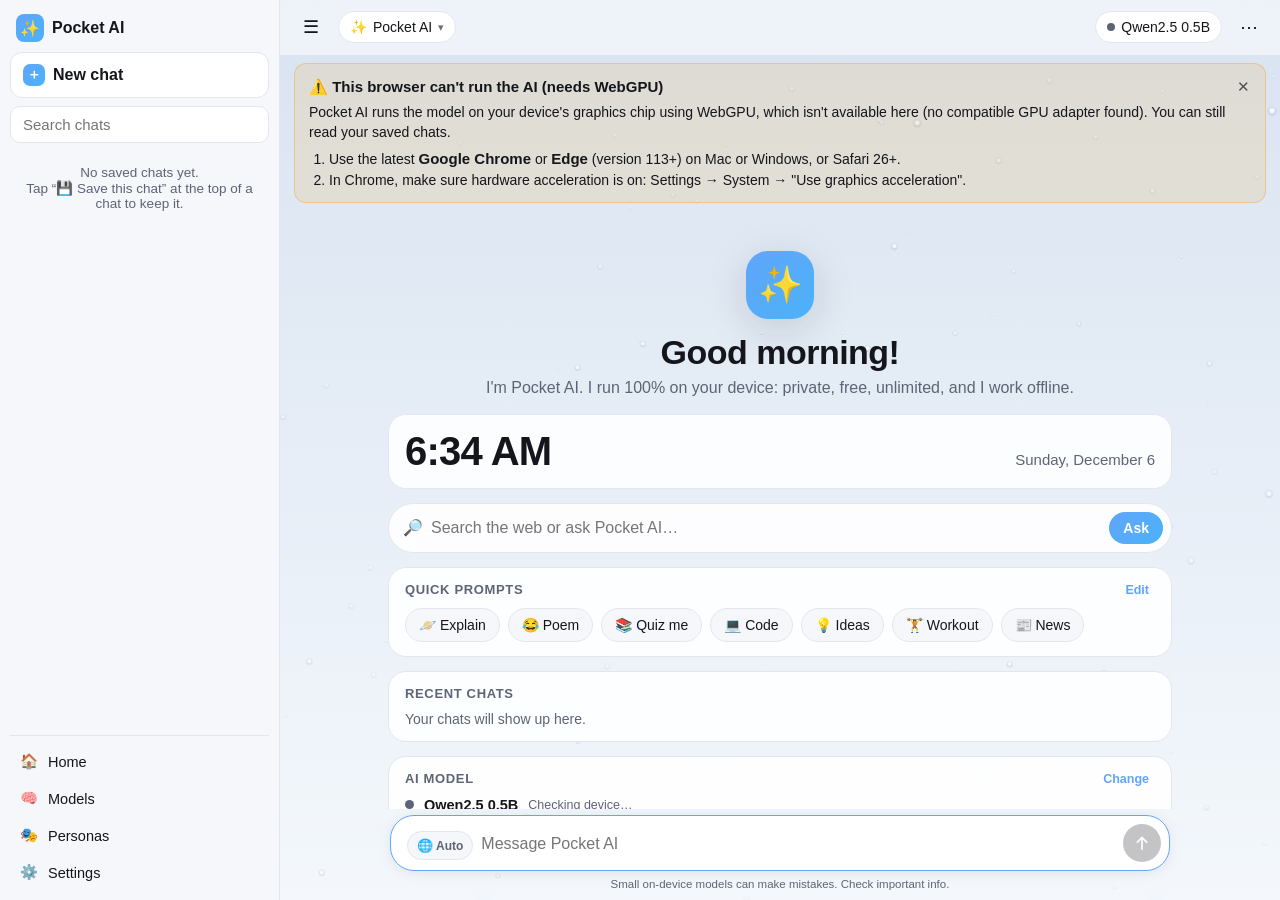
==== commit 35167569: "Animated seasonal theme (snow, blossoms, fireflies, leaves) with auto season, override, seasonal acc" ====
--- a/index.html
+++ b/index.html
@@ -164,6 +164,12 @@
       <div class="seg" id="themeSeg"><button data-v="system">System</button><button data-v="dark">Dark</button><button data-v="light">Light</button></div>
     </div>
     <div class="field">
+      <label>Seasonal effects</label>
+      <div class="seg wrap" id="seasonSeg"><button data-v="auto">Auto</button><button data-v="winter">❄️ Winter</button><button data-v="spring">🌸 Spring</button><button data-v="summer">✨ Summer</button><button data-v="autumn">🍂 Autumn</button><button data-v="off">Off</button></div>
+      <p class="muted small" id="seasonNow"></p>
+    </div>
+    <div class="field row"><label for="seasonColors">Use seasonal accent color</label><input type="checkbox" id="seasonColors" class="toggle"></div>
+    <div class="field">
       <label>Accent color</label>
       <div class="swatches" id="accentSw"></div>
     </div>
--- a/css/app.css
+++ b/css/app.css
@@ -390,3 +390,7 @@
 .save-chip.saved{border-color:var(--border);color:var(--ok);font-weight:500}
 .save-chip .short{display:none}
 @media (max-width: 480px){ .save-chip .long{display:none} .save-chip .short{display:inline} #modelChip{max-width:30vw} }
+
+/* Seasonal canvas: behind all content, never blocks taps */
+#main>#seasonCanvas{position:absolute;inset:0;z-index:0;pointer-events:none}
+.seg.wrap{display:flex;flex-wrap:wrap}
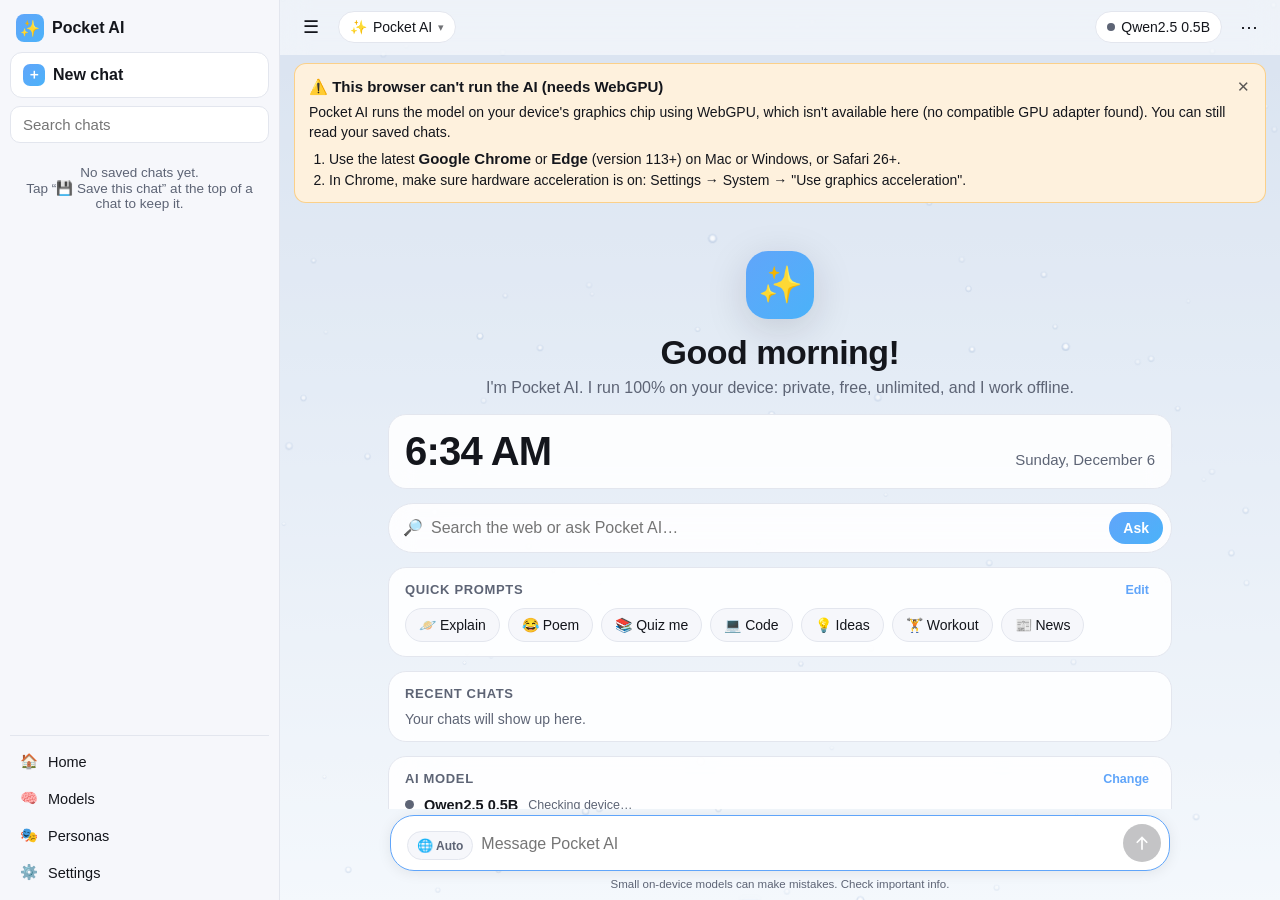
==== commit feb8f023: "v1.5.0: fix blank/glitched app after updates (versioned asset URLs, no-cache network-first SW, self-" ====
--- a/index.html
+++ b/index.html
@@ -2,7 +2,7 @@
 <html lang="en" data-theme="dark">
 <head>
 <meta charset="utf-8">
-<meta name="viewport" content="width=device-width, initial-scale=1, viewport-fit=cover, interactive-widget=resizes-content">
+<meta name="viewport" content="width=device-width, initial-scale=1, viewport-fit=cover">
 <title>Pocket AI</title>
 <meta name="description" content="A private AI chat that runs entirely on your device. No server, no API key.">
 <meta name="theme-color" content="#0f1117">
@@ -13,12 +13,46 @@
 <link rel="manifest" href="manifest.webmanifest">
 <link rel="icon" href="icons/favicon.png" type="image/png">
 <link rel="apple-touch-icon" href="icons/apple-touch-icon.png">
-<link rel="stylesheet" href="css/app.css">
+<script>
+  // Startup safety net: if the app fails to start, show a recovery screen instead of a broken page.
+  window.__POCKETAI_BUILD = '1.5.0';
+  (function () {
+    var shown = false;
+    function show(msg) {
+      if (shown || (window.__pocketai && window.__pocketai.ready)) return;
+      shown = true;
+      var d = document.createElement('div');
+      d.id = 'recovery';
+      d.setAttribute('style', 'position:fixed;inset:0;z-index:99999;display:flex;align-items:center;justify-content:center;padding:24px;background:#0f1117;color:#e8eaf0;font:16px/1.5 -apple-system,BlinkMacSystemFont,Segoe UI,Roboto,sans-serif');
+      d.innerHTML = '<div style="max-width:420px;text-align:center"><div style="font-size:44px">🛠️</div><h2 style="margin:8px 0">Pocket AI didn\u2019t start properly</h2>' +
+        '<p style="color:#9aa3b5;margin:0 0 18px">This usually happens right after an update when your browser mixes old and new files. Resetting fixes it. <b>Your saved chats are kept.</b></p>' +
+        '<button id="rcReset" style="font:inherit;font-weight:600;border:0;border-radius:12px;padding:12px 20px;background:linear-gradient(135deg,#7c5cff,#38bdf8);color:#fff;cursor:pointer">Reset app</button>' +
+        '<p style="margin:14px 0 0"><label style="color:#9aa3b5;font-size:14px"><input type="checkbox" id="rcSettings"> Also reset settings &amp; look (chats still kept)</label></p>' +
+        '<details style="margin-top:14px;color:#6b7385;font-size:12px"><summary>Error details</summary><pre style="white-space:pre-wrap;text-align:left">' + String(msg || '').replace(/[<&]/g, function (c) { return c === '<' ? '&lt;' : '&amp;'; }).slice(0, 600) + '</pre></details></div>';
+      (document.body || document.documentElement).appendChild(d);
+      document.getElementById('rcReset').onclick = window.__pocketaiReset;
+    }
+    window.__pocketaiReset = function () {
+      var keepSettings = !(document.getElementById('rcSettings') || {}).checked;
+      var jobs = [];
+      try { if (navigator.serviceWorker) jobs.push(navigator.serviceWorker.getRegistrations().then(function (rs) { return Promise.all(rs.map(function (r) { return r.unregister(); })); })); } catch (e) {}
+      try { if (window.caches) jobs.push(caches.keys().then(function (ks) { return Promise.all(ks.filter(function (k) { return k.indexOf('pocketai-') === 0; }).map(function (k) { return caches.delete(k); })); })); } catch (e) {}
+      if (!keepSettings) { try { localStorage.removeItem('pocketai.settings'); localStorage.removeItem('pocketai.wallpaper'); } catch (e) {} }
+      Promise.all(jobs).catch(function () {}).then(function () { location.replace(location.pathname + '?fresh=' + Date.now()); });
+    };
+    window.__pocketaiFatal = show;
+    window.addEventListener('error', function (e) { if (e && (e.error || e.message)) show((e.error && e.error.stack) || e.message); }, true);
+    window.addEventListener('unhandledrejection', function (e) { show(e && e.reason && (e.reason.stack || e.reason.message || e.reason)); });
+    setTimeout(function () { if (!(window.__pocketai && window.__pocketai.ready)) show('The app took too long to start (timeout).'); }, 12000);
+  })();
+</script>
+<link rel="stylesheet" href="css/app.css?v=1.5.0">
 <script>
   (function(){try{var s=JSON.parse(localStorage.getItem('pocketai.settings')||'{}');var t=s.theme||'system';if(t==='system')t=matchMedia('(prefers-color-scheme: light)').matches?'light':'dark';document.documentElement.dataset.theme=t;}catch(e){}})();
 </script>
 </head>
 <body>
+<div id="backdrop" aria-hidden="true"></div>
 <div id="app">
   <aside id="sidebar" aria-label="Chats">
     <div class="side-top">
@@ -247,6 +281,6 @@
 
 <div id="toast" role="status" hidden></div>
 
-<script type="module" src="js/app.js"></script>
+<script type="module" src="js/app.js?v=1.5.0"></script>
 </body>
 </html>
--- a/css/app.css
+++ b/css/app.css
@@ -82,7 +82,7 @@
 .only-mobile{display:none}
 
 .banner{margin:8px 14px 0;padding:12px 14px;border-radius:12px;font-size:14px;line-height:1.45}
-.banner.warn{background:rgba(245,158,11,.12);border:1px solid rgba(245,158,11,.35)}
+.banner.warn{background:color-mix(in srgb, var(--panel) 86%, #f59e0b);border:1px solid rgba(245,158,11,.4)}
 .banner b{display:block;margin-bottom:4px;font-size:15px}
 .banner{position:relative}
 .banner .banner-x{position:absolute;top:6px;right:6px;background:none;border:0;font-size:15px;padding:6px 9px;border-radius:8px;opacity:.7}
@@ -257,9 +257,6 @@
 }
 
 /* ---------- Wallpaper ---------- */
-#main{background:var(--bg)}
-body.has-wall #main::before{content:"";position:absolute;inset:0;background:var(--bg);opacity:var(--wall-dim,.45);pointer-events:none;z-index:0}
-#main>*{position:relative;z-index:1}
 body.has-wall #topbar{background:color-mix(in srgb, var(--bg) 55%, transparent);backdrop-filter:blur(14px);-webkit-backdrop-filter:blur(14px)}
 body.has-wall #composerWrap{background:transparent}
 body.has-wall .msg-row.assistant .content{background:color-mix(in srgb, var(--panel) 82%, transparent);backdrop-filter:blur(10px);-webkit-backdrop-filter:blur(10px);padding:10px 14px;border-radius:16px}
@@ -392,5 +389,18 @@
 @media (max-width: 480px){ .save-chip .long{display:none} .save-chip .short{display:inline} #modelChip{max-width:30vw} }
 
 /* Seasonal canvas: behind all content, never blocks taps */
-#main>#seasonCanvas{position:absolute;inset:0;z-index:0;pointer-events:none}
+
 .seg.wrap{display:flex;flex-wrap:wrap}
+
+/* ---------- Backdrop layer (wallpaper + seasonal canvas), always BEHIND the app ---------- */
+#backdrop{position:fixed;inset:0;z-index:0;pointer-events:none;background:var(--bg);overflow:hidden}
+body.has-wall #backdrop::before{content:"";position:absolute;inset:0;background:var(--bg);opacity:var(--wall-dim,.45)}
+#backdrop canvas{position:absolute;inset:0;display:block}
+#app{position:relative;z-index:1;isolation:isolate}
+#main{background:var(--bg)}
+body.has-wall #main{background:transparent}
+/* iOS Safari: backdrop-filter over an animated layer can flicker, so use solid panels there */
+body.ios *, body.ios *::before{-webkit-backdrop-filter:none!important;backdrop-filter:none!important}
+body.ios.has-wall .msg-row.assistant .content{background:color-mix(in srgb, var(--panel) 95%, transparent)}
+body.ios .widget{background:color-mix(in srgb, var(--panel) 96%, transparent)}
+body.ios.has-wall #topbar{background:color-mix(in srgb, var(--bg) 92%, transparent)}
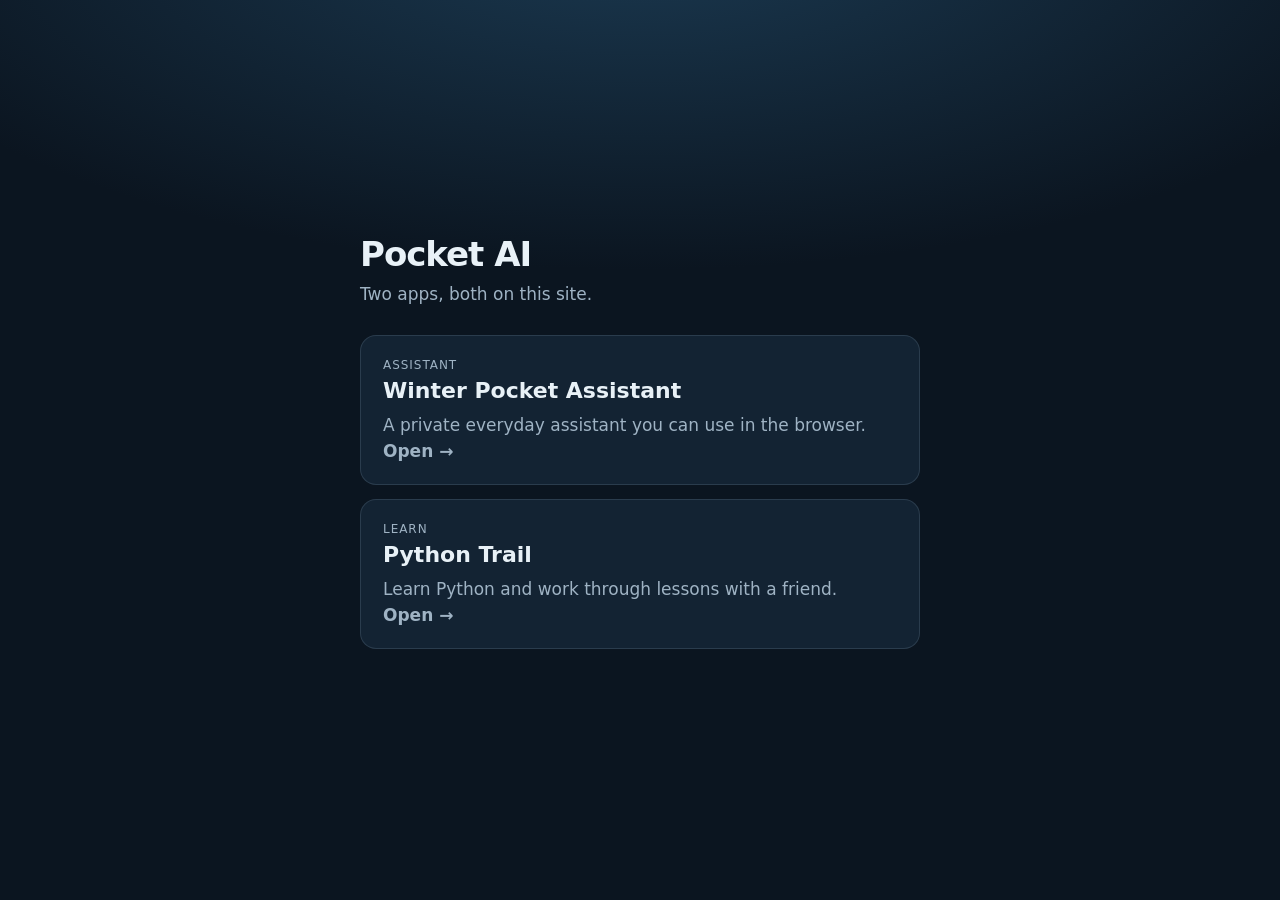
==== commit 285c87c2: "Remove the Llama Pocket AI app from the site root. Replace the root page with links to the winter as" ====
--- a/index.html
+++ b/index.html
@@ -1,286 +1,105 @@
-<!doctype html>
-<html lang="en" data-theme="dark">
+<!DOCTYPE html>
+<html lang="en">
 <head>
-<meta charset="utf-8">
-<meta name="viewport" content="width=device-width, initial-scale=1, viewport-fit=cover">
-<title>Pocket AI</title>
-<meta name="description" content="A private AI chat that runs entirely on your device. No server, no API key.">
-<meta name="theme-color" content="#0f1117">
-<meta name="apple-mobile-web-app-capable" content="yes">
-<meta name="mobile-web-app-capable" content="yes">
-<meta name="apple-mobile-web-app-status-bar-style" content="black-translucent">
-<meta name="apple-mobile-web-app-title" content="Pocket AI">
-<link rel="manifest" href="manifest.webmanifest">
-<link rel="icon" href="icons/favicon.png" type="image/png">
-<link rel="apple-touch-icon" href="icons/apple-touch-icon.png">
-<script>
-  // Startup safety net: if the app fails to start, show a recovery screen instead of a broken page.
-  window.__POCKETAI_BUILD = '1.5.0';
-  (function () {
-    var shown = false;
-    function show(msg) {
-      if (shown || (window.__pocketai && window.__pocketai.ready)) return;
-      shown = true;
-      var d = document.createElement('div');
-      d.id = 'recovery';
-      d.setAttribute('style', 'position:fixed;inset:0;z-index:99999;display:flex;align-items:center;justify-content:center;padding:24px;background:#0f1117;color:#e8eaf0;font:16px/1.5 -apple-system,BlinkMacSystemFont,Segoe UI,Roboto,sans-serif');
-      d.innerHTML = '<div style="max-width:420px;text-align:center"><div style="font-size:44px">🛠️</div><h2 style="margin:8px 0">Pocket AI didn\u2019t start properly</h2>' +
-        '<p style="color:#9aa3b5;margin:0 0 18px">This usually happens right after an update when your browser mixes old and new files. Resetting fixes it. <b>Your saved chats are kept.</b></p>' +
-        '<button id="rcReset" style="font:inherit;font-weight:600;border:0;border-radius:12px;padding:12px 20px;background:linear-gradient(135deg,#7c5cff,#38bdf8);color:#fff;cursor:pointer">Reset app</button>' +
-        '<p style="margin:14px 0 0"><label style="color:#9aa3b5;font-size:14px"><input type="checkbox" id="rcSettings"> Also reset settings &amp; look (chats still kept)</label></p>' +
-        '<details style="margin-top:14px;color:#6b7385;font-size:12px"><summary>Error details</summary><pre style="white-space:pre-wrap;text-align:left">' + String(msg || '').replace(/[<&]/g, function (c) { return c === '<' ? '&lt;' : '&amp;'; }).slice(0, 600) + '</pre></details></div>';
-      (document.body || document.documentElement).appendChild(d);
-      document.getElementById('rcReset').onclick = window.__pocketaiReset;
+  <meta charset="utf-8">
+  <meta name="viewport" content="width=device-width, initial-scale=1, viewport-fit=cover">
+  <title>Pocket AI</title>
+  <meta name="description" content="Winter Pocket Assistant and Python Trail.">
+  <meta name="theme-color" content="#0b1520">
+  <style>
+    :root {
+      --bg: #0b1520;
+      --card: #132333;
+      --card-border: rgba(186, 214, 235, 0.14);
+      --text: #e8f1f7;
+      --muted: #9fb3c4;
+      --accent: #8ec8e8;
+      --accent-2: #c9e6a6;
     }
-    window.__pocketaiReset = function () {
-      var keepSettings = !(document.getElementById('rcSettings') || {}).checked;
-      var jobs = [];
-      try { if (navigator.serviceWorker) jobs.push(navigator.serviceWorker.getRegistrations().then(function (rs) { return Promise.all(rs.map(function (r) { return r.unregister(); })); })); } catch (e) {}
-      try { if (window.caches) jobs.push(caches.keys().then(function (ks) { return Promise.all(ks.filter(function (k) { return k.indexOf('pocketai-') === 0; }).map(function (k) { return caches.delete(k); })); })); } catch (e) {}
-      if (!keepSettings) { try { localStorage.removeItem('pocketai.settings'); localStorage.removeItem('pocketai.wallpaper'); } catch (e) {} }
-      Promise.all(jobs).catch(function () {}).then(function () { location.replace(location.pathname + '?fresh=' + Date.now()); });
-    };
-    window.__pocketaiFatal = show;
-    window.addEventListener('error', function (e) { if (e && (e.error || e.message)) show((e.error && e.error.stack) || e.message); }, true);
-    window.addEventListener('unhandledrejection', function (e) { show(e && e.reason && (e.reason.stack || e.reason.message || e.reason)); });
-    setTimeout(function () { if (!(window.__pocketai && window.__pocketai.ready)) show('The app took too long to start (timeout).'); }, 12000);
-  })();
-</script>
-<link rel="stylesheet" href="css/app.css?v=1.5.0">
-<script>
-  (function(){try{var s=JSON.parse(localStorage.getItem('pocketai.settings')||'{}');var t=s.theme||'system';if(t==='system')t=matchMedia('(prefers-color-scheme: light)').matches?'light':'dark';document.documentElement.dataset.theme=t;}catch(e){}})();
-</script>
+    * { box-sizing: border-box; }
+    html, body { margin: 0; min-height: 100%; }
+    body {
+      font: 17px/1.5 system-ui, -apple-system, "Segoe UI", sans-serif;
+      color: var(--text);
+      background:
+        radial-gradient(1200px 500px at 50% -80px, #1b3a52 0%, transparent 70%),
+        var(--bg);
+      min-height: 100vh;
+      padding: 48px 20px 64px;
+      display: flex;
+      align-items: center;
+      justify-content: center;
+    }
+    main { width: 100%; max-width: 560px; }
+    h1 {
+      font: 600 34px/1.15 system-ui, -apple-system, "Segoe UI", sans-serif;
+      letter-spacing: -0.03em;
+      margin: 0 0 8px;
+    }
+    .lead { color: var(--muted); margin: 0 0 28px; }
+    .cards { display: grid; gap: 14px; }
+    a.card {
+      display: block;
+      text-decoration: none;
+      color: inherit;
+      background: var(--card);
+      border: 1px solid var(--card-border);
+      border-radius: 16px;
+      padding: 20px 22px;
+      transition: transform .15s ease, border-color .15s ease, background .15s ease;
+    }
+    a.card:hover, a.card:focus-visible {
+      transform: translateY(-2px);
+      border-color: rgba(142, 200, 232, 0.45);
+      background: #173044;
+      outline: none;
+    }
+    .kicker {
+      font-size: 12px;
+      letter-spacing: 0.08em;
+      text-transform: uppercase;
+      color: var(--accent);
+      margin: 0 0 6px;
+    }
+    .card h2 { margin: 0 0 6px; font-size: 22px; font-weight: 600; }
+    .card p { margin: 0; color: var(--muted); }
+    .go { margin-top: 14px; color: var(--accent-2); font-weight: 600; }
+  </style>
 </head>
 <body>
-<div id="backdrop" aria-hidden="true"></div>
-<div id="app">
-  <aside id="sidebar" aria-label="Chats">
-    <div class="side-top">
-      <div class="brand"><span class="brand-av" id="brandAv">✨</span><span id="brandName">Pocket AI</span></div>
-      <button class="icon-btn only-mobile" id="closeSidebar" aria-label="Close sidebar">✕</button>
+  <main>
+    <h1>Pocket AI</h1>
+    <p class="lead">Two apps, both on this site.</p>
+    <div class="cards">
+      <a class="card" href="pocket-assistant/winter/">
+        <p class="kicker">Assistant</p>
+        <h2>Winter Pocket Assistant</h2>
+        <p>A private everyday assistant you can use in the browser.</p>
+        <p class="go">Open &rarr;</p>
+      </a>
+      <a class="card" href="python-trail/">
+        <p class="kicker">Learn</p>
+        <h2>Python Trail</h2>
+        <p>Learn Python and work through lessons with a friend.</p>
+        <p class="go">Open &rarr;</p>
+      </a>
     </div>
-    <button class="new-chat" id="newChat"><span class="plus">＋</span> New chat</button>
-    <div class="search-wrap"><input id="search" type="search" placeholder="Search chats" autocomplete="off" aria-label="Search chats"></div>
-    <nav id="chatList" aria-label="Saved chats"></nav>
-    <div class="side-bottom">
-      <button class="side-btn" id="goHome"><span>🏠</span> Home</button>
-      <button class="side-btn" id="openModels"><span>🧠</span> Models</button>
-      <button class="side-btn" id="openPersonas"><span>🎭</span> Personas</button>
-      <button class="side-btn" id="openSettings"><span>⚙️</span> Settings</button>
-    </div>
-  </aside>
-  <div id="scrim" hidden></div>
-
-  <main id="main">
-    <header id="topbar">
-      <button class="icon-btn" id="openSidebar" aria-label="Open sidebar">☰</button>
-      <button id="personaChip" class="chip" title="Change persona"><span id="personaEmoji">✨</span><span id="personaName">Assistant</span><span class="caret">▾</span></button>
-      <div class="spacer"></div>
-      <button id="modelChip" class="chip model-chip" title="Choose model"><span class="dot" id="modelDot"></span><span id="modelLabel">No model</span></button>
-      <button id="saveChatBtn" class="chip save-chip" hidden></button>
-      <button class="icon-btn" id="chatMenuBtn" aria-label="Chat options">⋯</button>
-    </header>
-
-    <div id="gpuBanner" class="banner warn" hidden></div>
-    <div id="progressBar" class="progress" hidden>
-      <div class="progress-info"><span id="progressText">Preparing…</span><span id="progressPct">0%</span></div>
-      <div class="progress-track"><div class="progress-fill" id="progressFill"></div></div>
-      <div class="progress-sub" id="progressSub">Downloads once, then it's saved on this device and works offline.</div>
-    </div>
-
-    <section id="messages" aria-live="polite">
-      <div id="empty" class="home"></div>
-    </section>
-
-    <footer id="composerWrap">
-      <form id="composer" autocomplete="off">
-        <button type="button" id="webBtn" class="web-btn" title="Web search: auto" aria-label="Web search">🌐<span id="webBtnLabel">Auto</span></button>
-        <textarea id="input" rows="1" placeholder="Message Pocket AI" aria-label="Message"></textarea>
-        <button type="submit" id="sendBtn" class="send" aria-label="Send" disabled>
-          <svg viewBox="0 0 24 24" width="20" height="20"><path fill="currentColor" d="M12 4l7 7-1.4 1.4L13 7.8V20h-2V7.8l-4.6 4.6L5 11z"/></svg>
-        </button>
-        <button type="button" id="stopBtn" class="send stop" aria-label="Stop" hidden>
-          <svg viewBox="0 0 24 24" width="16" height="16"><rect x="5" y="5" width="14" height="14" rx="2" fill="currentColor"/></svg>
-        </button>
-      </form>
-      <div class="foot-note" id="footNote">Small on-device models can make mistakes. Check important info.</div>
-    </footer>
   </main>
-</div>
-
-<!-- Dialogs -->
-<dialog id="modelsDlg" class="sheet">
-  <div class="sheet-head"><h2>Choose a model</h2><button class="icon-btn" data-close aria-label="Close">✕</button></div>
-  <p class="muted">Only one model is kept on this device. Switching downloads the new model, and once it loads, it <b>replaces the current one</b> (the old one is deleted to save space). Bigger = smarter but slower and needs more memory.</p>
-  <div id="deviceInfo" class="device-info"></div>
-  <div id="modelCards" class="model-cards"></div>
-  <div class="sheet-foot">
-    <button class="btn danger-outline" id="clearModels">🗑 Clear downloaded models</button>
-    <span class="muted small" id="storageInfo"></span>
-  </div>
-</dialog>
-
-<dialog id="settingsDlg" class="sheet">
-  <div class="sheet-head"><h2>Settings</h2><button class="icon-btn" data-close aria-label="Close">✕</button></div>
-  <div class="tabs" id="setTabs">
-    <button data-tab="general" class="on">General</button><button data-tab="me">You &amp; Memory</button><button data-tab="search">Web search</button><button data-tab="look">Look</button><button data-tab="home">Home page</button><button data-tab="storage">Storage</button>
-  </div>
-
-  <section data-pane="general">
-    <div class="field">
-      <label for="customInstr">Custom instructions <span class="muted small">(added to every chat)</span></label>
-      <textarea id="customInstr" rows="3" placeholder="e.g. Keep answers short. Explain things simply."></textarea>
-    </div>
-    <div class="field">
-      <label for="temp">Creativity (temperature): <b id="tempVal">0.7</b></label>
-      <input type="range" id="temp" min="0" max="1.5" step="0.05">
-      <div class="range-labels"><span>Precise</span><span>Balanced</span><span>Wild</span></div>
-    </div>
-    <div class="field">
-      <label for="maxTok">Max reply length: <b id="maxTokVal">1024</b> tokens</label>
-      <input type="range" id="maxTok" min="128" max="2048" step="64">
-    </div>
-    <div class="field row"><label for="sendEnter">Enter sends message (Shift+Enter for new line)</label><input type="checkbox" id="sendEnter" class="toggle"></div>
-    <div class="field row"><label for="showStats">Show speed (tokens/sec) under replies</label><input type="checkbox" id="showStats" class="toggle"></div>
-    <div class="field">
-      <label>Your data</label>
-      <div class="btn-row">
-        <button class="btn" id="exportAll">⬇ Export all chats (JSON)</button>
-        <button class="btn" id="exportMd">⬇ Export all (Markdown)</button>
-        <button class="btn" id="importBtn">⬆ Import chats</button>
-        <input type="file" id="importFile" accept="application/json,.json" hidden>
-      </div>
-      <div class="btn-row"><button class="btn danger-outline" id="deleteAll">Delete all chats</button></div>
-    </div>
-  </section>
-
-  <section data-pane="me" hidden>
-    <div class="field two">
-      <div><label for="userName">Your name</label><input id="userName" type="text" maxlength="40" placeholder="e.g. Luca"></div>
-      <div><label for="asstName">Assistant's name</label><input id="asstName" type="text" maxlength="30" placeholder="Pocket AI"></div>
-    </div>
-    <div class="field">
-      <label>Assistant avatar</label>
-      <div class="emoji-pick" id="emojiPick"></div>
-    </div>
-    <div class="field">
-      <label for="aboutMe">About me <span class="muted small">(the AI always knows this)</span></label>
-      <textarea id="aboutMe" rows="3" placeholder="e.g. I'm 15, I live in Michigan, I love basketball and coding."></textarea>
-    </div>
-    <div class="field row"><label for="autoMemory">Auto-remember facts I mention (like "my favorite food is…")</label><input type="checkbox" id="autoMemory" class="toggle"></div>
-    <div class="field">
-      <label>Memories <span class="muted small" id="memCount"></span></label>
-      <p class="muted small" style="margin:0 0 8px">Say <b>"remember that …"</b> or <b>/remember …</b> in any chat to add one, or <b>"forget …"</b> to remove it.</p>
-      <div id="memList" class="mem-list"></div>
-      <div class="mem-add"><input id="memNew" type="text" placeholder="Add a memory, e.g. My sister's name is Ana"><button class="btn primary" id="memAddBtn">Add</button></div>
-      <div class="btn-row"><button class="btn danger-outline" id="memClear">Clear all memories</button></div>
-    </div>
-  </section>
-
-  <section data-pane="search" hidden>
-    <p class="muted">Web search looks things up and gives the AI the results, with sources you can tap. It uses free Wikipedia + DuckDuckGo lookups (no key needed). Everything else stays on your device. Offline, chats work without search.</p>
-    <div class="field">
-      <label>When to search</label>
-      <div class="seg" id="searchSeg"><button data-v="off">Off</button><button data-v="auto">Auto-detect</button><button data-v="always">Every message</button></div>
-      <p class="muted small">Auto-detect searches for things like news, "latest…", "who is…", prices, dates, or when you say "search". Tap 🌐 next to the message box to force it for one message.</p>
-    </div>
-    <div class="field">
-      <label for="tavilyKey">Optional: Tavily API key <span class="muted small">(better, real web + news results)</span></label>
-      <input id="tavilyKey" type="text" autocomplete="off" spellcheck="false" placeholder="tvly-…  (free at tavily.com)">
-      <p class="muted small">Saved only on this device. Sent only to Tavily when searching.</p>
-    </div>
-    <div class="btn-row"><button class="btn" id="testSearch">🔎 Test search</button><span class="muted small" id="testSearchOut"></span></div>
-  </section>
-
-  <section data-pane="look" hidden>
-    <div class="field">
-      <label>Theme</label>
-      <div class="seg" id="themeSeg"><button data-v="system">System</button><button data-v="dark">Dark</button><button data-v="light">Light</button></div>
-    </div>
-    <div class="field">
-      <label>Seasonal effects</label>
-      <div class="seg wrap" id="seasonSeg"><button data-v="auto">Auto</button><button data-v="winter">❄️ Winter</button><button data-v="spring">🌸 Spring</button><button data-v="summer">✨ Summer</button><button data-v="autumn">🍂 Autumn</button><button data-v="off">Off</button></div>
-      <p class="muted small" id="seasonNow"></p>
-    </div>
-    <div class="field row"><label for="seasonColors">Use seasonal accent color</label><input type="checkbox" id="seasonColors" class="toggle"></div>
-    <div class="field">
-      <label>Accent color</label>
-      <div class="swatches" id="accentSw"></div>
-    </div>
-    <div class="field">
-      <label>Wallpaper</label>
-      <div class="walls" id="wallPick"></div>
-      <div class="btn-row"><button class="btn" id="wallUpload">🖼 Upload your own</button><input type="file" id="wallFile" accept="image/*" hidden><button class="btn" id="wallDim">Dim: <b id="wallDimVal">Medium</b></button></div>
-    </div>
-    <div class="field">
-      <label>Chat width</label>
-      <div class="seg" id="widthSeg"><button data-v="normal">Normal</button><button data-v="wide">Wide</button></div>
-    </div>
-  </section>
-
-  <section data-pane="home" hidden>
-    <div class="field row"><label for="homeOnLaunch">Open the home page when the app starts</label><input type="checkbox" id="homeOnLaunch" class="toggle"></div>
-    <div class="field">
-      <label>Layout</label>
-      <div class="seg" id="layoutSeg"><button data-v="centered">Centered</button><button data-v="grid">Dashboard</button><button data-v="minimal">Minimal</button></div>
-    </div>
-    <div class="field">
-      <label>Widgets <span class="muted small">(toggle and reorder)</span></label>
-      <div id="widgetList" class="widget-list"></div>
-    </div>
-    <div class="field">
-      <label>Quick prompts</label>
-      <div id="qpList" class="qp-list"></div>
-      <div class="btn-row"><button class="btn" id="qpAdd">＋ Add prompt</button><button class="btn" id="qpReset">Reset to defaults</button></div>
-    </div>
-  </section>
-
-  <section data-pane="storage" hidden>
-    <div id="storagePane" class="storage-pane"><p class="muted">Checking…</p></div>
-    <div class="btn-row"><button class="btn" id="storageRefresh">↻ Refresh</button><button class="btn danger-outline" id="clearModels2">🗑 Clear downloaded models</button></div>
-  </section>
-
-  <div class="about muted small">
-    Pocket AI runs open models (Qwen, Llama, SmolLM) in your browser with <a href="https://github.com/mlc-ai/web-llm" target="_blank" rel="noopener">WebLLM</a> + WebGPU. Your chats, memories and settings never leave this device. <a href="https://github.com/Kansop/pocket-ai" target="_blank" rel="noopener">Source</a> · <span id="appVersion"></span>
-  </div>
-</dialog>
-
-<dialog id="personasDlg" class="sheet">
-  <div class="sheet-head"><h2>Personas</h2><button class="icon-btn" data-close aria-label="Close">✕</button></div>
-  <p class="muted">Pick who the AI acts like in this chat, or make your own.</p>
-  <div id="personaList" class="persona-list"></div>
-  <details id="personaEditor" class="persona-editor">
-    <summary id="personaEditorTitle">＋ Create a persona</summary>
-    <div class="field"><label for="pEmoji">Emoji</label><input id="pEmoji" maxlength="4" placeholder="🤖"></div>
-    <div class="field"><label for="pName">Name</label><input id="pName" maxlength="40" placeholder="e.g. Gym Coach"></div>
-    <div class="field"><label for="pPrompt">System prompt</label><textarea id="pPrompt" rows="5" placeholder="You are a motivating gym coach. Give short, practical workout advice…"></textarea></div>
-    <div class="btn-row"><button class="btn primary" id="pSave">Save persona</button><button class="btn" id="pCancel">Cancel</button></div>
-  </details>
-</dialog>
-
-<dialog id="chatMenu" class="menu">
-  <button data-act="rename">✏️ Rename chat</button>
-  <button data-act="system">🧾 Edit system prompt for this chat</button>
-  <button data-act="exportmd">⬇ Export as Markdown</button>
-  <button data-act="exportjson">⬇ Export as JSON</button>
-  <button data-act="copy">📋 Copy whole chat</button>
-  <button data-act="delete" class="danger">🗑 Delete / discard chat</button>
-</dialog>
-
-<dialog id="promptDlg" class="sheet small">
-  <div class="sheet-head"><h2 id="promptTitle">Rename</h2><button class="icon-btn" data-close aria-label="Close">✕</button></div>
-  <div class="field"><textarea id="promptInput" rows="1"></textarea></div>
-  <div class="btn-row end"><button class="btn" data-close>Cancel</button><button class="btn primary" id="promptOk">Save</button></div>
-</dialog>
-
-<dialog id="confirmDlg" class="sheet small">
-  <h2 id="confirmTitle">Are you sure?</h2>
-  <p id="confirmText" class="muted"></p>
-  <div class="btn-row end"><button class="btn" data-close>Cancel</button><button class="btn danger" id="confirmOk">Delete</button></div>
-</dialog>
-
-<div id="toast" role="status" hidden></div>
-
-<script type="module" src="js/app.js?v=1.5.0"></script>
+  <script>
+    (function () {
+      if ("serviceWorker" in navigator) {
+        navigator.serviceWorker.getRegistrations().then(function (regs) {
+          return Promise.all(regs.map(function (r) { return r.unregister(); }));
+        }).catch(function () {});
+      }
+      if (window.caches && caches.keys) {
+        caches.keys().then(function (keys) {
+          return Promise.all(keys.filter(function (k) {
+            return k.indexOf("pocketai-") === 0;
+          }).map(function (k) { return caches.delete(k); }));
+        }).catch(function () {});
+      }
+    })();
+  </script>
 </body>
 </html>
